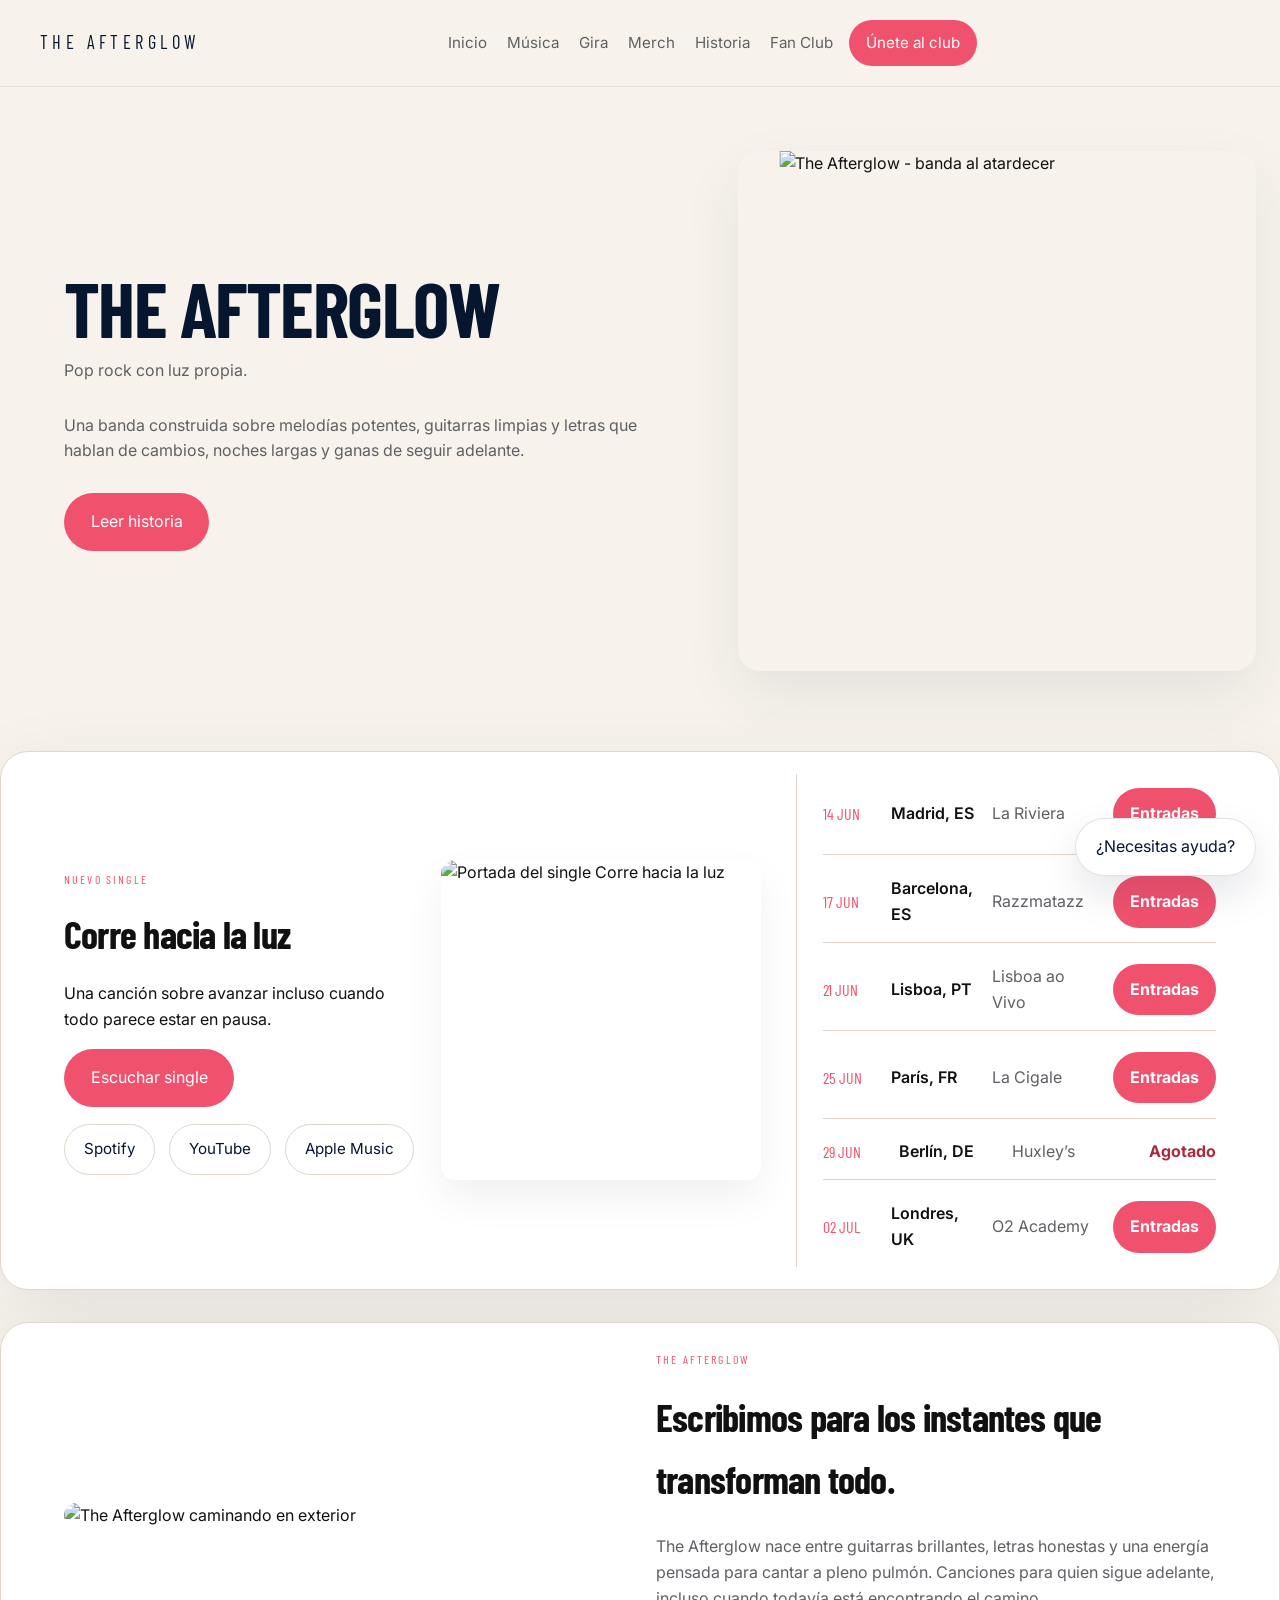
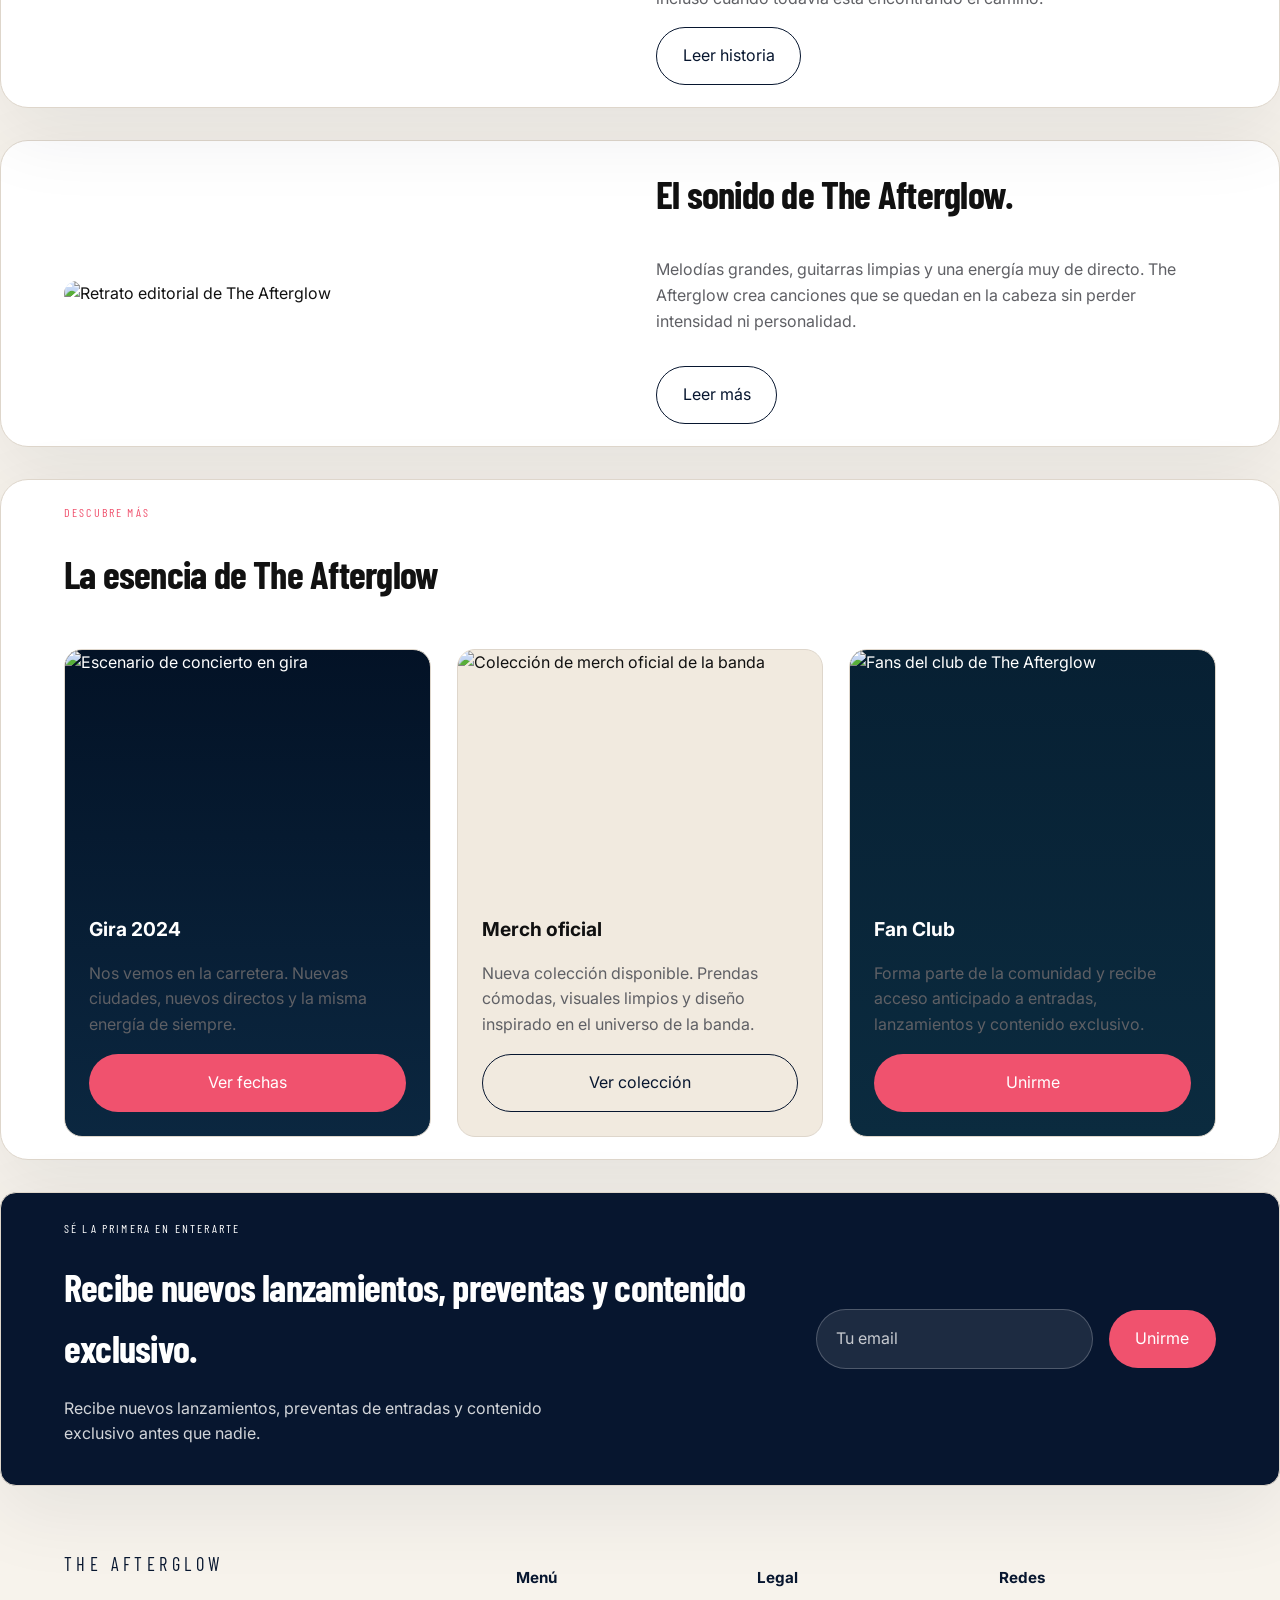
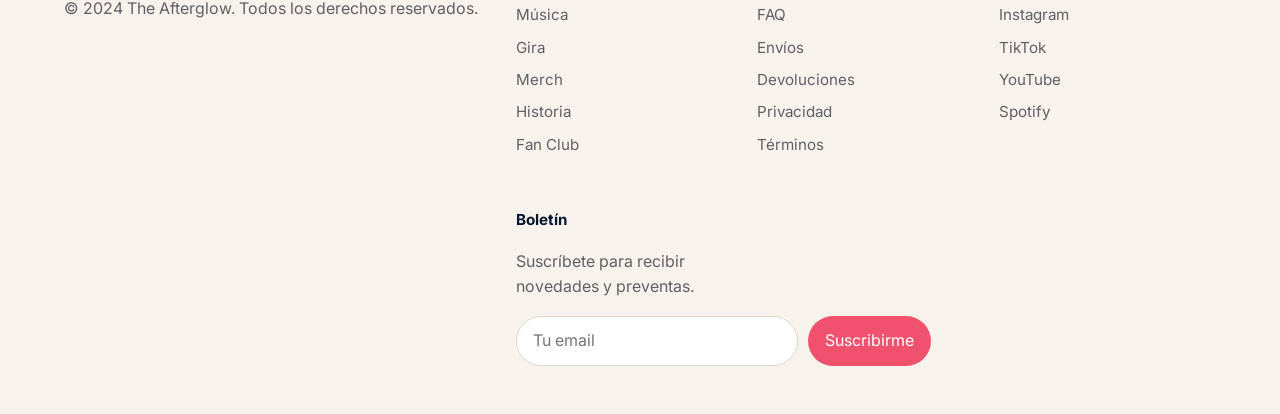
==== Código/index.html @ 667f1599 "Initial commit: landing page The Afterglow" ====
<!DOCTYPE html>
<html lang="es">
  <head>
    <meta charset="UTF-8" />
    <meta name="viewport" content="width=device-width, initial-scale=1.0" />
    <meta
      name="description"
      content="The Afterglow: landing page de pop rock alternativo con diseño editorial, energía emocional y un estilo luminoso para la banda." 
    />
    <meta name="theme-color" content="#F7F3EC" />
    <title>The Afterglow | Música pop rock alternativo</title>

    <!-- Google Fonts -->
    <link rel="preconnect" href="https://fonts.googleapis.com" />
    <link rel="preconnect" href="https://fonts.gstatic.com" crossorigin />
    <link
      href="https://fonts.googleapis.com/css2?family=Barlow+Condensed:wght@500;700&family=Inter:wght@400;500;600&display=swap"
      rel="stylesheet"
    />

    <link rel="stylesheet" href="styles.css" />
  </head>
  <body>
    <a class="skip-link" href="#main">Saltar al contenido</a>
    <header class="site-header">
      <div class="container header-inner">
        <div class="logo-wrap">
          <a href="#inicio" class="logo">THE AFTERGLOW</a>
        </div>
        <nav class="main-nav" role="navigation" aria-label="Menú principal">
          <a href="#inicio">Inicio</a>
          <a href="#musica">Música</a>
          <a href="#gira">Gira</a>
          <a href="#merch">Merch</a>
          <a href="#historia">Historia</a>
          <a href="#fanclub">Fan Club</a>
        </nav>
        <div class="cta-wrap">
          <a href="#fanclub" class="btn btn-primary">Únete al club</a>
        </div>
      </div>
    </header>

    <main id="main" role="main">
      <!-- Hero principal -->
      <section class="hero" id="inicio">
        <div class="container hero-grid">
          <div class="hero-copy">
            <h1>THE AFTERGLOW</h1>
            <p class="hero-sub">Pop rock con luz propia.</p>
            <p>
              Una banda construida sobre melodías potentes, guitarras limpias y letras
              que hablan de cambios, noches largas y ganas de seguir adelante.
            </p>
            <div class="hero-actions">
              <a href="#historia" class="btn btn-primary">Leer historia</a>
            </div>
          </div>
          <div class="hero-media">
            <div class="hero-image-wrap">
              <img src="../imágenes/imagen-hero.jpg" alt="The Afterglow - banda al atardecer" />
            </div>
          </div>
        </div>
      </section>

      <!-- Bloque: Último lanzamiento + Próximos conciertos (franja horizontal) -->
      <section class="release-tour section-card" id="musica">
        <div class="container release-tour-grid">
          <div class="release-block">
            <div class="release-left">
              <span class="label">Nuevo single</span>
              <h2>Corre hacia la luz</h2>
              <p>Una canción sobre avanzar incluso cuando todo parece estar en pausa.</p>
              <a href="#" class="btn btn-primary">Escuchar single</a>
              <div class="platforms small">
                <a href="#">Spotify</a>
                <a href="#">YouTube</a>
                <a href="#">Apple Music</a>
              </div>
            </div>
            <div class="release-cover">
              <img src="../imágenes/portada-single.png" alt="Portada del single Corre hacia la luz" />
            </div>
          </div>

          <div class="shows-block" id="gira">
            <div class="shows-header"><h3 class="sr-only">Próximos conciertos</h3></div>
            <div class="shows-list">
              <div class="shows-row"><div class="date">14 JUN</div><div class="city">Madrid, ES</div><div class="venue">La Riviera</div><a href="#" class="btn btn-primary ticket">Entradas</a></div>
              <div class="shows-row"><div class="date">17 JUN</div><div class="city">Barcelona, ES</div><div class="venue">Razzmatazz</div><a href="#" class="btn btn-primary ticket">Entradas</a></div>
              <div class="shows-row"><div class="date">21 JUN</div><div class="city">Lisboa, PT</div><div class="venue">Lisboa ao Vivo</div><a href="#" class="btn btn-primary ticket">Entradas</a></div>
              <div class="shows-row"><div class="date">25 JUN</div><div class="city">París, FR</div><div class="venue">La Cigale</div><a href="#" class="btn btn-primary ticket">Entradas</a></div>
              <div class="shows-row soldout"><div class="date">29 JUN</div><div class="city">Berlín, DE</div><div class="venue">Huxley’s</div><div class="ticket sold">Agotado</div></div>
              <div class="shows-row"><div class="date">02 JUL</div><div class="city">Londres, UK</div><div class="venue">O2 Academy</div><a href="#" class="btn btn-primary ticket">Entradas</a></div>
            </div>
          </div>
        </div>
      </section>

      <!-- Historia de la banda (doble columna con fondo decorativo) -->
      <section class="story section-card" id="historia">
        <div class="background-decor"></div>
        <div class="container story-grid">
          <div class="story-media">
            <img src="../imágenes/imagen-banda-exterior.jpg" alt="The Afterglow caminando en exterior" />
          </div>
          <div class="story-copy">
            <span class="label">The Afterglow</span>
            <h2>Escribimos para los instantes que transforman todo.</h2>
            <p>
              The Afterglow nace entre guitarras brillantes, letras honestas y una energía pensada para cantar a pleno pulmón. Canciones para quien sigue adelante, incluso cuando todavía está encontrando el camino.
            </p>
            <a href="#" class="btn btn-secondary">Leer historia</a>
          </div>
        </div>
      </section>

      <!-- Bloque de imagen editorial -->
      <section class="band-insight section-card">
        <div class="container band-grid">
          <div class="band-image">
            <img
              src="../imágenes/imagen-banda.jpg"
              alt="Retrato editorial de The Afterglow"
            />
          </div>
          <div class="band-copy">
            <h2>El sonido de The Afterglow.</h2>
            <p>
              Melodías grandes, guitarras limpias y una energía muy de directo.
              The Afterglow crea canciones que se quedan en la cabeza sin perder
              intensidad ni personalidad.
            </p>
            <a href="#historia" class="btn btn-primary btn-leer-mas-sonido">Leer más</a>
          </div>
        </div>
      </section>

      <!-- Tarjetas destacadas -->
      <section class="highlights section-card">
        <div class="container">
          <div class="section-heading">
            <span class="label">Descubre más</span>
            <h2>La esencia de The Afterglow</h2>
          </div>
          <div class="highlight-grid">
            <article class="highlight-card">
              <img
                src="../imágenes/imagen-concierto.png"
                alt="Escenario de concierto en gira"
              />
              <div class="highlight-copy">
                <h3>Gira 2024</h3>
                <p>
                  Nos vemos en la carretera. Nuevas ciudades, nuevos directos y
                  la misma energía de siempre.
                </p>
                <a href="#gira" class="btn btn-primary">Ver fechas</a>
              </div>
            </article>
            <article class="highlight-card" id="merch">
              <img
                src="../imágenes/imagen-merch.png"
                alt="Colección de merch oficial de la banda"
              />
              <div class="highlight-copy">
                <h3>Merch oficial</h3>
                <p>
                  Nueva colección disponible. Prendas cómodas, visuales limpios y
                  diseño inspirado en el universo de la banda.
                </p>
                <a href="#" class="btn btn-secondary">Ver colección</a>
              </div>
            </article>
            <article class="highlight-card" id="fanclub">
              <img
                src="../imágenes/imagen-fanclub.png"
                alt="Fans del club de The Afterglow"
              />
              <div class="highlight-copy">
                <h3>Fan Club</h3>
                <p>
                  Forma parte de la comunidad y recibe acceso anticipado a
                  entradas, lanzamientos y contenido exclusivo.
                </p>
                <a href="#fanclub" class="btn btn-secondary">Unirme</a>
              </div>
            </article>
          </div>
        </div>
      </section>

      <!-- Newsletter / Fan Club -->
      <section class="newsletter section-card">
        <div class="container newsletter-grid">
          <div>
            <span class="label label-light">Sé la primera en enterarte</span>
            <h2>Recibe nuevos lanzamientos, preventas y contenido exclusivo.</h2>
            <p>
              Recibe nuevos lanzamientos, preventas de entradas y contenido exclusivo
              antes que nadie.
            </p>
          </div>
          <form class="newsletter-form" action="#" method="post">
            <label class="sr-only" for="email">Tu email</label>
            <input
              type="email"
              id="email"
              name="email"
              placeholder="Tu email"
              required
            />
            <button type="submit" class="btn btn-primary">Unirme</button>
          </form>
        </div>
      </section>
    </main>

    <!-- Placeholder para asistente virtual -->
    <div class="assistant-placeholder">
      <button class="assistant-button" type="button">¿Necesitas ayuda?</button>
    </div>

    <footer class="site-footer">
      <div class="container footer-grid">
        <div>
          <a href="#inicio" class="logo logo-footer">THE AFTERGLOW</a>
          <p>© 2024 The Afterglow. Todos los derechos reservados.</p>
        </div>
        <div class="footer-links">
          <div>
            <h3>Menú</h3>
            <a href="#musica">Música</a>
            <a href="#gira">Gira</a>
            <a href="#merch">Merch</a>
            <a href="#historia">Historia</a>
            <a href="#fanclub">Fan Club</a>
          </div>
          <div>
            <h3>Legal</h3>
            <a href="#">FAQ</a>
            <a href="#">Envíos</a>
            <a href="#">Devoluciones</a>
            <a href="#">Privacidad</a>
            <a href="#">Términos</a>
          </div>
          <div>
            <h3>Redes</h3>
            <a href="#">Instagram</a>
            <a href="#">TikTok</a>
            <a href="#">YouTube</a>
            <a href="#">Spotify</a>
          </div>
          <div class="footer-newsletter">
            <h3>Boletín</h3>
            <p>Suscríbete para recibir novedades y preventas.</p>
            <form action="#" class="footer-news-form" aria-label="Suscripción newsletter">
              <label class="sr-only" for="footer-email">Tu email</label>
              <input id="footer-email" type="email" placeholder="Tu email" required />
              <button class="btn btn-primary">Suscribirme</button>
            </form>
          </div>
        </div>
      </div>
    </footer>
  </body>
</html>
---- Código/styles.css ----
:root {
  /* Colores principales */
  --bg: #f7f3ec;
  --surface: #ffffff;
  --surface-soft: #f1eadf;
  --text: #111111;
  --text-muted: #5f6065;
  --night: #07162f;
  --accent: #f0526e;
  --accent-soft: #f7b6b2;
  --border: #ded6cb;
  --shadow: 0 24px 80px rgba(7, 22, 47, 0.08);
  --radius: 28px;
  --radius-sm: 18px;
  --max-width: 1200px;
  --space: 1.5rem;
}

* {
  box-sizing: border-box;
}

html {
  scroll-behavior: smooth;
}

/* Skip link: visible sólo cuando está enfocado */
.skip-link {
  position: absolute;
  left: -9999px;
  top: auto;
  width: 1px;
  height: 1px;
  overflow: hidden;
}
.skip-link:focus {
  position: fixed;
  left: 1rem;
  top: 1rem;
  background: var(--surface);
  color: var(--night);
  padding: 0.6rem 1rem;
  border-radius: 8px;
  box-shadow: 0 8px 24px rgba(7,22,47,0.12);
  z-index: 60;
}

body {
  margin: 0;
  font-family: 'Inter', sans-serif;
  background: var(--bg);
  color: var(--text);
  line-height: 1.6;
}

img {
  max-width: 100%;
  display: block;
}

a {
  color: inherit;
  text-decoration: none;
}

button,
input {
  font: inherit;
}

/* Focus-visible accesible */
:focus {
  outline: none;
}
:focus-visible {
  outline: 3px solid rgba(7,22,47,0.06);
  box-shadow: 0 0 0 6px rgba(7,22,47,0.06);
  border-radius: 8px;
}

@media (prefers-reduced-motion: reduce) {
  * { transition: none !important; animation: none !important; }
}

.container {
  width: min(100%, var(--max-width));
  margin: 0 auto;
  padding: 0 1.5rem;
}

.site-header {
  position: sticky;
  top: 0;
  z-index: 10;
  background: rgba(247, 243, 236, 0.96);
  backdrop-filter: blur(14px);
  border-bottom: 1px solid rgba(222, 214, 203, 0.6);
}

.header-inner {
  display: grid;
  grid-template-columns: 1fr auto 1fr;
  align-items: center;
  gap: 1rem;
  padding: 1.25rem 0;
}

.logo,
.logo-footer {
  font-family: 'Barlow Condensed', sans-serif;
  font-size: 1.15rem;
  letter-spacing: 0.24em;
  text-transform: uppercase;
  color: var(--night);
}

.main-nav {
  display: flex;
  gap: 1.25rem;
  align-items: center;
  justify-self: center;
  font-size: 0.95rem;
  color: var(--text-muted);
}

.main-nav a:hover,
.footer-links a:hover,
.tour-link:hover,
.platforms a:hover {
  color: var(--night);
}

.btn {
  display: inline-flex;
  align-items: center;
  justify-content: center;
  gap: 0.5rem;
  padding: 0.95rem 1.6rem;
  border-radius: 999px;
  border: 1px solid transparent;
  transition: transform 0.25s ease, box-shadow 0.25s ease, background-color 0.25s ease,
    color 0.25s ease, border-color 0.25s ease;
}

.btn-primary {
  background: var(--accent);
  color: #fff;
}

.btn-primary:hover {
  transform: translateY(-1px);
  box-shadow: 0 18px 40px rgba(240, 82, 110, 0.18);
}

.btn-secondary {
  background: transparent;
  color: var(--night);
  border-color: var(--night);
}

.btn-secondary:hover {
  background: rgba(7, 22, 47, 0.06);
}
.section-card {
  background: var(--surface);
  border: 1px solid var(--border);
  border-radius: var(--radius);
  box-shadow: var(--shadow);
  margin: 2rem 0;
  overflow: hidden;
}

.section-heading {
  display: flex;
  flex-direction: column;
  gap: 0.6rem;
  margin-bottom: 1.75rem;
}

.label {
  display: inline-block;
  font-family: 'Barlow Condensed', sans-serif;
  letter-spacing: 0.18em;
  text-transform: uppercase;
  font-size: 0.78rem;
  color: var(--accent);
}

.label-light {
  color: #fff;
}

.hero {
  padding: 4rem 0 3rem;
}

.hero-grid {
  display: grid;
  grid-template-columns: 55% 45%;
  gap: 2.5rem;
  align-items: center;
  min-height: 520px;
}

.hero-copy h1,
.section-card h2,
.band-copy h2 {
  font-family: 'Barlow Condensed', sans-serif;
  letter-spacing: -0.02em;
  margin: 0;
}

.hero-copy h1 {
  font-size: clamp(3.4rem, 6vw, 6rem);
  line-height: 0.92;
  margin-bottom: 1rem;
  color: var(--night);
}

.hero-sub {
  color: var(--text-muted);
  font-size: clamp(1.15rem, 2vw, 1.45rem);
  margin-bottom: 1.2rem;
  max-width: 34rem;
}

.hero-copy p {
  max-width: 36rem;
  color: var(--text-muted);
  font-size: 1rem;
  margin-bottom: 1.8rem;
}

.hero-actions {
  display: flex;
  flex-wrap: wrap;
  gap: 1rem;
}

.hero-media {
  display: flex;
  align-items: center;
  justify-content: flex-end;
}

.hero-image-wrap {
  width: 100%;
  height: 100%;
  min-height: 520px;
  border-radius: calc(var(--radius) - 6px);
  overflow: hidden;
  box-shadow: 0 24px 60px rgba(7,22,47,0.08);
}

.hero-image-wrap img {
  width: 110%;
  height: 100%;
  object-fit: cover;
  transform: translateX(8%);
}

.release-grid,
.story-grid,
.band-grid,
.newsletter-grid {
  display: grid;
  gap: 2rem;
}

.release-tour-grid {
  display: grid;
  grid-template-columns: 1fr 420px;
  gap: 2.2rem;
  align-items: stretch;
}

.release-block {
  display: grid;
  grid-template-columns: 1fr 320px;
  gap: 1.6rem;
  align-items: center;
}

.release-cover img {
  width: 100%;
  height: 320px;
  object-fit: cover;
  border-radius: 14px;
  box-shadow: 0 18px 40px rgba(7,22,47,0.06);
}

.release-media img,
.story-media img,
.band-image img {
  width: 100%;
  height: 100%;
  object-fit: cover;
  border-radius: var(--radius);
}

.release-copy h2,
.section-card h2 {
  font-size: clamp(2rem, 3vw, 3rem);
  margin: 0.75rem 0 1rem;
}

.release-copy p,
.story-copy p,
.band-copy p,
.tour-item p,
.newsletter p {
  color: var(--text-muted);
}

.platforms {
  display: flex;
  flex-wrap: wrap;
  gap: 0.85rem;
  margin-top: 1.1rem;
}

.platforms a {
  padding: 0.75rem 1.2rem;
  border: 1px solid var(--border);
  border-radius: 999px;
  color: var(--night);
  font-size: 0.95rem;
}

.shows-block {
  border-left: 1px solid var(--border);
  padding-left: 1.6rem;
}

.shows-list {
  display: grid;
  gap: 0.4rem;
}

.shows-row {
  display: grid;
  grid-template-columns: 1fr 1.6fr 2fr 1fr;
  gap: 1rem;
  align-items: center;
  padding: 0.9rem 0;
  border-bottom: 1px solid var(--border);
}

.shows-row:last-child { border-bottom: none; }

.shows-row .date {
  font-family: 'Barlow Condensed', sans-serif;
  color: var(--accent);
  text-transform: uppercase;
}

.shows-row .city { font-weight: 600; }
.shows-row .venue { color: var(--text-muted); }
.shows-row .ticket {
  display: inline-flex;
  align-items: center;
  justify-content: center;
  padding: 0.75rem 1rem;
  border-radius: 999px;
  background: var(--accent);
  color: #fff;
  font-weight: 700;
  transition: transform 0.2s ease, box-shadow 0.2s ease;
}
.shows-row .ticket:hover {
  transform: translateY(-1px);
  box-shadow: 0 12px 26px rgba(240, 82, 110, 0.2);
}
.shows-row.soldout .ticket.sold { color: #ac2b3b; font-weight:700; background: transparent; padding: 0; text-decoration: none; }

.tour-item:last-child {
  border-bottom: none;
}

.tour-date {
  font-family: 'Barlow Condensed', sans-serif;
  font-size: 1rem;
  letter-spacing: 0.18em;
  text-transform: uppercase;
  color: var(--accent);
}

.tour-city {
  font-weight: 600;
}

.tour-venue {
  color: var(--text-muted);
}

.tour-link,
.tour-soldout {
  font-weight: 600;
}

.tour-link {
  color: var(--night);
}

.tour-item-soldout .tour-soldout {
  color: #ac2b3b;
}

.story {
  position: relative;
  padding: 3rem 0;
  overflow: hidden;
}

.background-decor {
  position: absolute;
  right: -6%;
  top: 6%;
  width: 520px;
  height: 520px;
  background-image: url('../imágenes/fondo-decorativo.png');
  background-size: cover;
  background-position: center;
  opacity: 0.14;
  border-radius: 50%;
  transform: rotate(6deg);
  pointer-events: none;
}

.story-grid {
  position: relative;
  grid-template-columns: 1fr 1fr;
  align-items: center;
}

.story-copy {
  max-width: 36rem;
}

.story-copy h2 {
  font-size: clamp(2.2rem, 3vw, 3rem);
  margin: 1rem 0 1.5rem;
}

.band-insight {
  padding: 2.5rem 0;
}

.band-grid {
  grid-template-columns: 1fr 1fr;
  gap: 2rem;
  align-items: center;
}

.band-copy {
  display: flex;
  flex-direction: column;
  justify-content: center;
  gap: 1rem;
}

.band-copy h2 {
  font-size: clamp(2.1rem, 3vw, 2.8rem);
  margin: 0;
}

.eyebrow {
  text-transform: uppercase;
  letter-spacing: 0.18em;
  font-family: 'Barlow Condensed', sans-serif;
  color: var(--accent);
  font-size: 0.82rem;
}

.highlights {
  padding: 2.5rem 0;
}

.highlight-grid {
  display: grid;
  grid-template-columns: repeat(3, minmax(0, 1fr));
  gap: 1.6rem;
}

.highlight-card {
  background: var(--surface-soft);
  border: 1px solid var(--border);
  border-radius: var(--radius-sm);
  overflow: hidden;
  display: flex;
  flex-direction: column;
  min-height: 100%;
}

.highlight-card img {
  width: 100%;
  height: 240px;
  object-fit: cover;
}

.highlight-card:first-child { background: linear-gradient(180deg, #031226 0%, #0b2740 100%); color: #fff; }
.highlight-card:first-child .highlight-copy a.btn-secondary { background: transparent; border-color: rgba(255,255,255,0.12); color: #fff; }
.highlight-card:nth-child(3) { background: linear-gradient(180deg,#072033 0%, #0b2b3f 100%); color: #fff; }
.highlight-card:nth-child(3) .highlight-copy { display:flex; flex-direction:column; justify-content:center; }
.highlight-card:nth-child(3) .highlight-copy a.btn-secondary { background: var(--accent); color:#fff; border-color: transparent; }

.highlight-copy {
  padding: 1.5rem;
  display: flex;
  flex-direction: column;
  gap: 1rem;
}

.highlight-copy h3 {
  margin: 0;
  font-size: 1.2rem;
}

.highlight-copy p {
  flex: 1;
  margin: 0;
  color: var(--text-muted);
}

.newsletter {
  background: var(--night);
  color: #fff;
  padding: 2.5rem 0;
  border-radius: 16px;
}

.newsletter-grid {
  grid-template-columns: 1fr 400px;
  align-items: center;
  gap: 2rem;
}

.newsletter h2 {
  font-size: clamp(2rem, 3vw, 2.8rem);
  margin: 1rem 0 1rem;
}

.newsletter p {
  color: rgba(255, 255, 255, 0.82);
  max-width: 34rem;
}

.newsletter-form {
  display: grid;
  grid-template-columns: minmax(0, 1fr) auto;
  gap: 1rem;
  align-items: center;
}

.newsletter-form input {
  width: 100%;
  padding: 1rem 1.2rem;
  border-radius: 999px;
  border: 1px solid rgba(255, 255, 255, 0.22);
  background: rgba(255, 255, 255, 0.09);
  color: #fff;
}

.newsletter-form input::placeholder {
  color: rgba(255, 255, 255, 0.75);
}

.newsletter-form button {
  width: 100%;
}

.assistant-placeholder {
  position: fixed;
  right: 1.5rem;
  bottom: 1.5rem;
  z-index: 20;
}

.assistant-button {
  background: var(--surface);
  color: var(--night);
  padding: 0.95rem 1.25rem;
  border-radius: 999px;
  border: 1px solid rgba(7, 22, 47, 0.12);
  box-shadow: 0 18px 40px rgba(7, 22, 47, 0.1);
  cursor: pointer;
}

.assistant-button:hover {
  transform: translateY(-1px);
}

.assistant-panel {
  display: none;
}

.site-footer {
  padding: 2rem 0 3rem;
  color: var(--text-muted);
}

.footer-grid {
  display: grid;
  grid-template-columns: 1.2fr 2fr;
  gap: 2rem;
}

.footer-links {
  display: grid;
  grid-template-columns: repeat(3, minmax(0, 1fr));
  gap: 1.5rem;
}

.footer-links h3 {
  margin-bottom: 0.85rem;
  font-size: 0.95rem;
  color: var(--night);
}

.footer-links a {
  display: block;
  margin-bottom: 0.65rem;
  font-size: 0.95rem;
  color: var(--text-muted);
}

/* Footer newsletter */
.footer-newsletter { padding-top: 0.25rem; }
.footer-news-form { display: grid; grid-template-columns: 1fr auto; gap: 0.6rem; margin-top: 0.6rem; }
.footer-news-form input { padding: 0.7rem 1rem; border-radius: 999px; border: 1px solid var(--border); }
.footer-news-form button { padding: 0.7rem 1rem; border-radius: 999px; }

/* Small polish */
.label { font-size: 0.75rem; }
.section-card { padding: 1.4rem; }
.hero-copy { max-width: 48rem; }
.hero-copy h1 { margin-top: 0.1rem; }
.platforms a { transition: transform 0.14s ease, box-shadow 0.14s ease; }
.platforms a:hover { transform: translateY(-3px); box-shadow: 0 10px 30px rgba(7,22,47,0.06); }

/* Footer links spacing and hover */
.footer-links a { display:block; margin-bottom: 0.5rem; color: var(--text-muted); transition: color 0.18s ease; }
.footer-links a:hover { color: var(--night); }

/* Ensure header CTA smaller on desktop */
.cta-wrap .btn { padding: 0.6rem 1rem; font-size: 0.95rem; }

/* Specific button style for the editorial "Leer más" button */
.btn-leer-mas-sonido {
  display: inline-flex;
  align-items: center;
  justify-content: center;
  width: fit-content;
  min-width: 0;
  padding: 0.95rem 1.6rem;
  border-radius: 999px;
  background: transparent;
  color: var(--night);
  border: 1px solid var(--night);
  box-shadow: none;
}

.btn-leer-mas-sonido:hover {
  background: rgba(7, 22, 47, 0.06);
  transform: translateY(-1px);
  box-shadow: none;
}

.sr-only {
  position: absolute;
  width: 1px;
  height: 1px;
  padding: 0;
  margin: -1px;
  overflow: hidden;
  clip: rect(0, 0, 0, 0);
  white-space: nowrap;
  border: 0;
}

@media (max-width: 1024px) {
  .release-grid,
  .story-grid,
  .band-grid,
  .newsletter-grid {
    grid-template-columns: 1fr;
  }

  .hero-grid {
    grid-template-columns: 1fr;
  }

  .hero-media img {
    min-height: 300px;
  }

  .release-media img,
  .story-media img {
    min-height: 320px;
  }

  .highlight-grid {
    grid-template-columns: 1fr 1fr;
  }
}

@media (max-width: 768px) {
  .header-inner {
    flex-direction: column;
    align-items: stretch;
  }

  .main-nav {
    justify-content: center;
    gap: 0.85rem;
    font-size: 0.9rem;
  }

  .btn {
    width: 100%;
  }

  .hero-copy p,
  .release-copy p,
  .band-copy p,
  .newsletter p {
    font-size: 0.98rem;
  }

  .tour-item {
    grid-template-columns: 1fr;
    padding: 1rem;
  }

  .tour-item + .tour-item {
    border-top: 1px solid var(--border);
  }

  .highlight-grid {
    grid-template-columns: 1fr;
  }

  .newsletter-form {
    grid-template-columns: 1fr;
  }

  .site-footer {
    padding-top: 1.5rem;
  }

  .footer-grid {
    grid-template-columns: 1fr;
  }
}

@media (max-width: 480px) {
  .container {
    padding: 0 1rem;
  }

  .hero-copy h1 {
    font-size: 2.6rem;
  }

  .release-copy h2,
  .story-copy h2,
  .band-copy h2,
  .newsletter h2 {
    font-size: 2rem;
  }

  .header-inner {
    padding: 1rem 0;
  }

  .main-nav {
    gap: 0.7rem;
    flex-wrap: wrap;
  }

  .tour-item {
    gap: 0.5rem;
  }
}
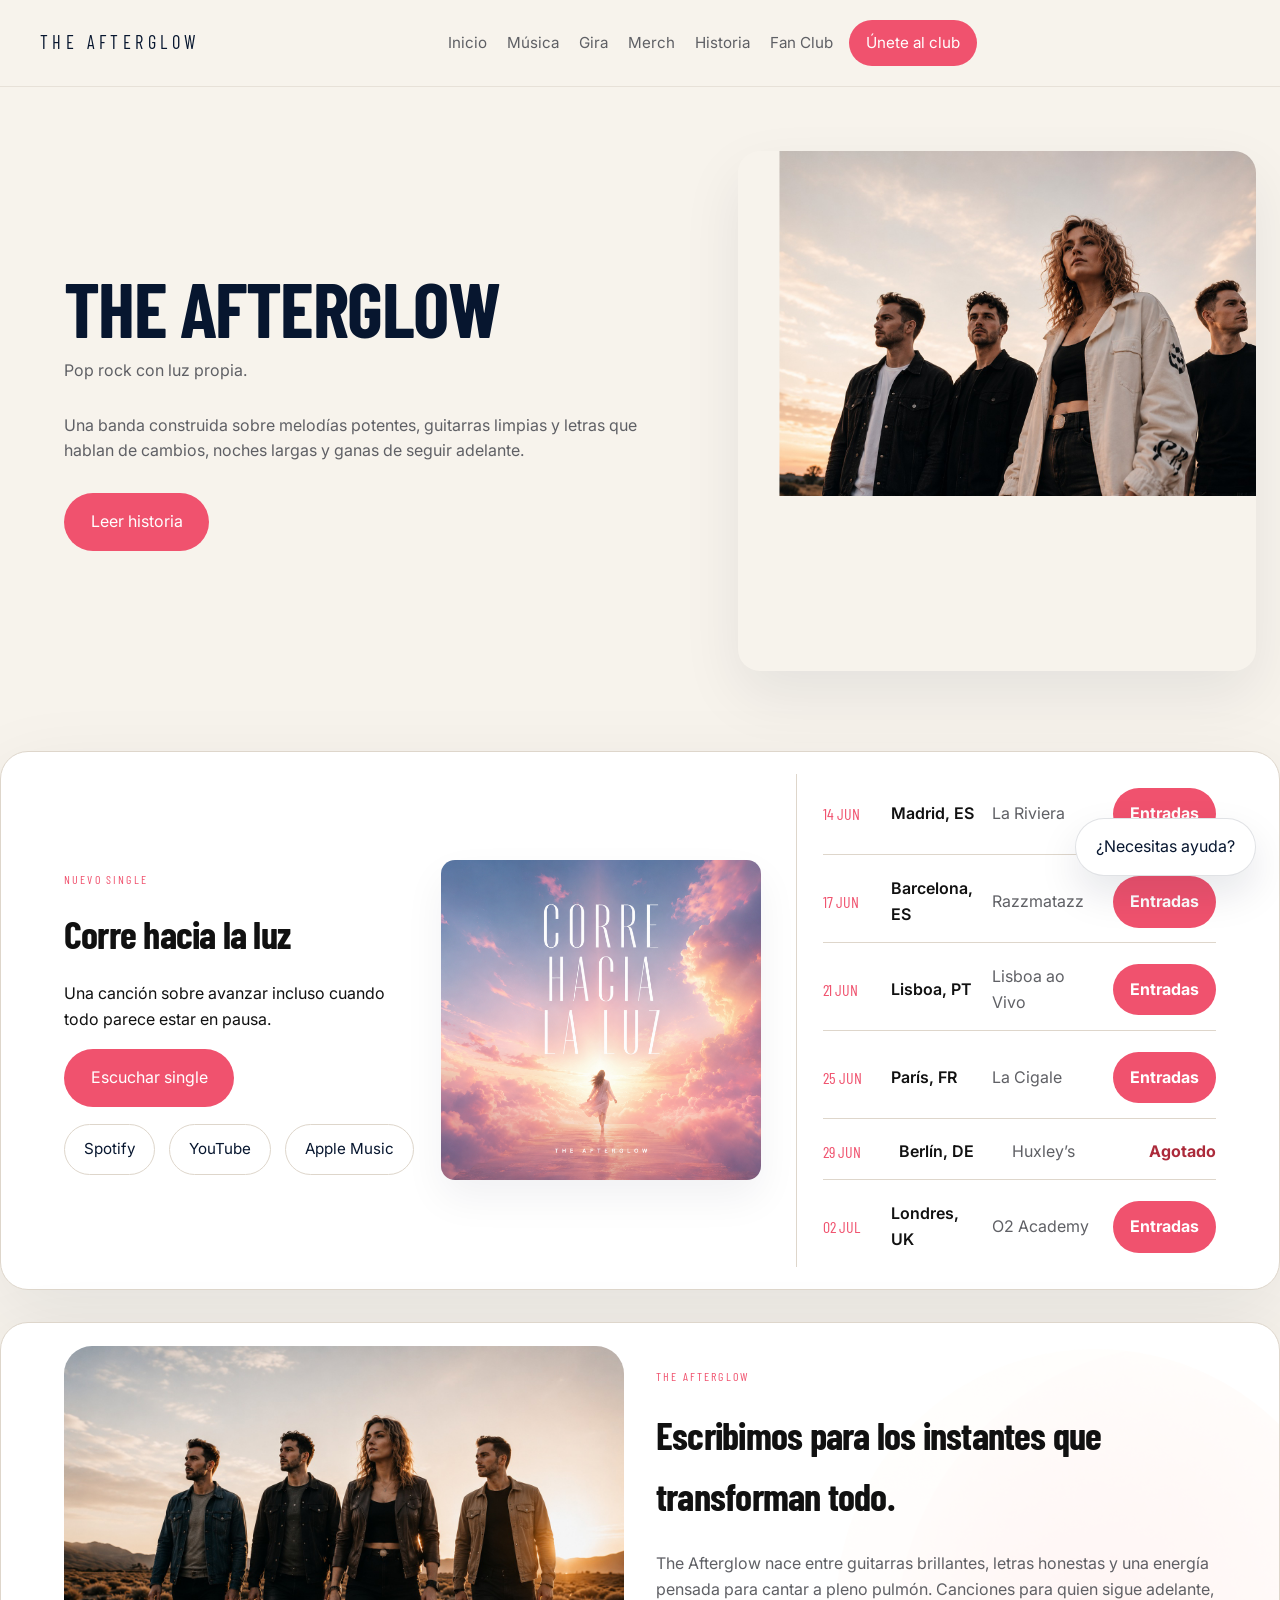
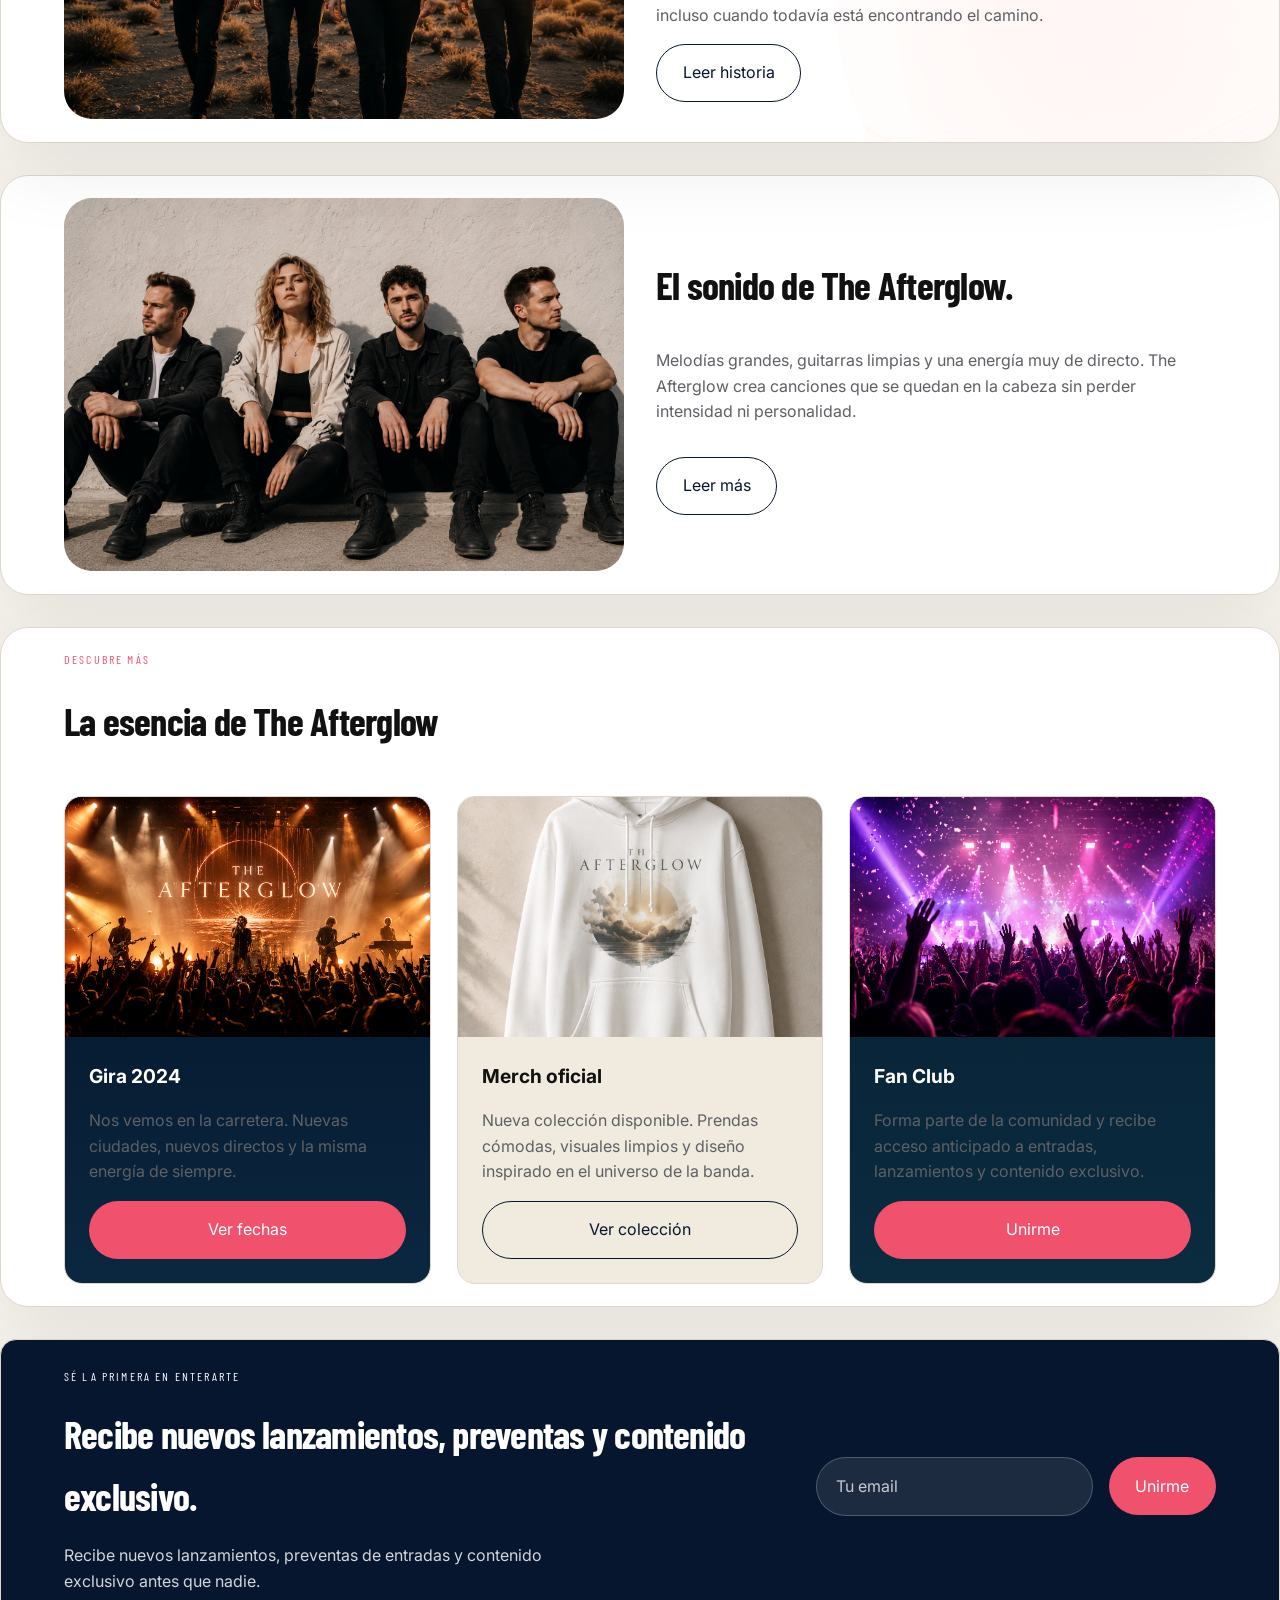
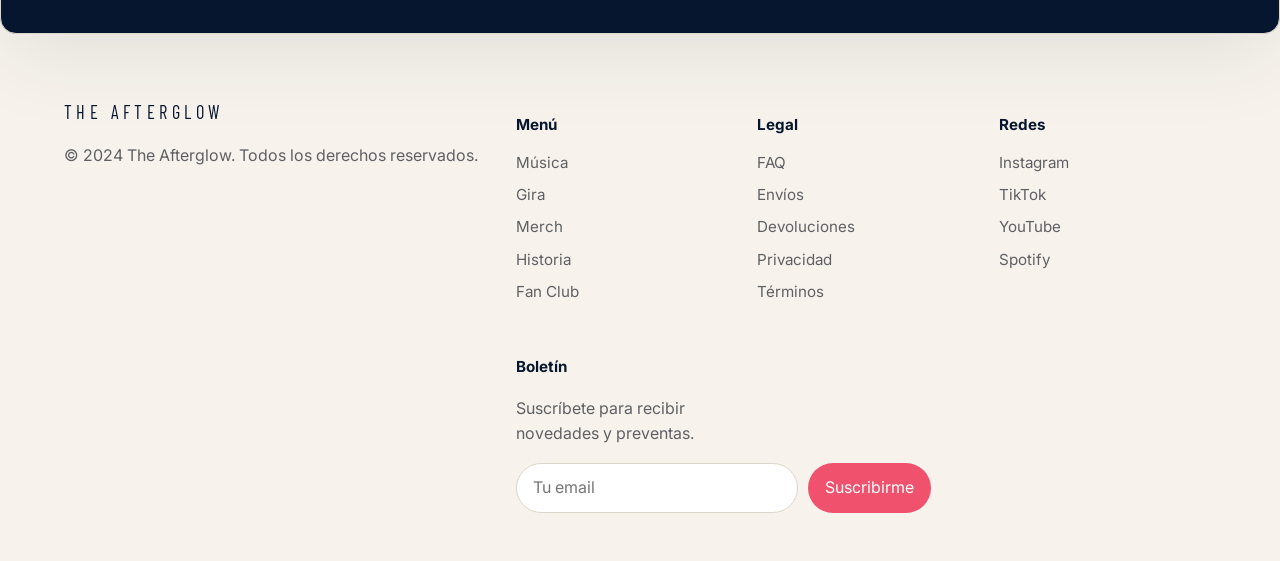
==== commit 27c79def: "Fix image path case for Vercel deployment" ====
--- a/Código/index.html
+++ b/Código/index.html
@@ -58,7 +58,7 @@
           </div>
           <div class="hero-media">
             <div class="hero-image-wrap">
-              <img src="../imágenes/imagen-hero.jpg" alt="The Afterglow - banda al atardecer" />
+              <img src="../Imágenes/imagen-hero.jpg" alt="The Afterglow - banda al atardecer" />
             </div>
           </div>
         </div>
@@ -80,7 +80,7 @@
               </div>
             </div>
             <div class="release-cover">
-              <img src="../imágenes/portada-single.png" alt="Portada del single Corre hacia la luz" />
+              <img src="../Imágenes/portada-single.png" alt="Portada del single Corre hacia la luz" />
             </div>
           </div>
 
@@ -103,7 +103,7 @@
         <div class="background-decor"></div>
         <div class="container story-grid">
           <div class="story-media">
-            <img src="../imágenes/imagen-banda-exterior.jpg" alt="The Afterglow caminando en exterior" />
+            <img src="../Imágenes/imagen-banda-exterior.jpg" alt="The Afterglow caminando en exterior" />
           </div>
           <div class="story-copy">
             <span class="label">The Afterglow</span>
@@ -121,7 +121,7 @@
         <div class="container band-grid">
           <div class="band-image">
             <img
-              src="../imágenes/imagen-banda.jpg"
+              src="../Imágenes/imagen-banda.jpg"
               alt="Retrato editorial de The Afterglow"
             />
           </div>
@@ -147,7 +147,7 @@
           <div class="highlight-grid">
             <article class="highlight-card">
               <img
-                src="../imágenes/imagen-concierto.png"
+                src="../Imágenes/imagen-concierto.png"
                 alt="Escenario de concierto en gira"
               />
               <div class="highlight-copy">
@@ -161,7 +161,7 @@
             </article>
             <article class="highlight-card" id="merch">
               <img
-                src="../imágenes/imagen-merch.png"
+                src="../Imágenes/imagen-merch.png"
                 alt="Colección de merch oficial de la banda"
               />
               <div class="highlight-copy">
@@ -175,7 +175,7 @@
             </article>
             <article class="highlight-card" id="fanclub">
               <img
-                src="../imágenes/imagen-fanclub.png"
+                src="../Imágenes/imagen-fanclub.png"
                 alt="Fans del club de The Afterglow"
               />
               <div class="highlight-copy">
--- a/Código/styles.css
+++ b/Código/styles.css
@@ -418,7 +418,7 @@
   top: 6%;
   width: 520px;
   height: 520px;
-  background-image: url('../imágenes/fondo-decorativo.png');
+  background-image: url('../Imágenes/fondo-decorativo.png');
   background-size: cover;
   background-position: center;
   opacity: 0.14;
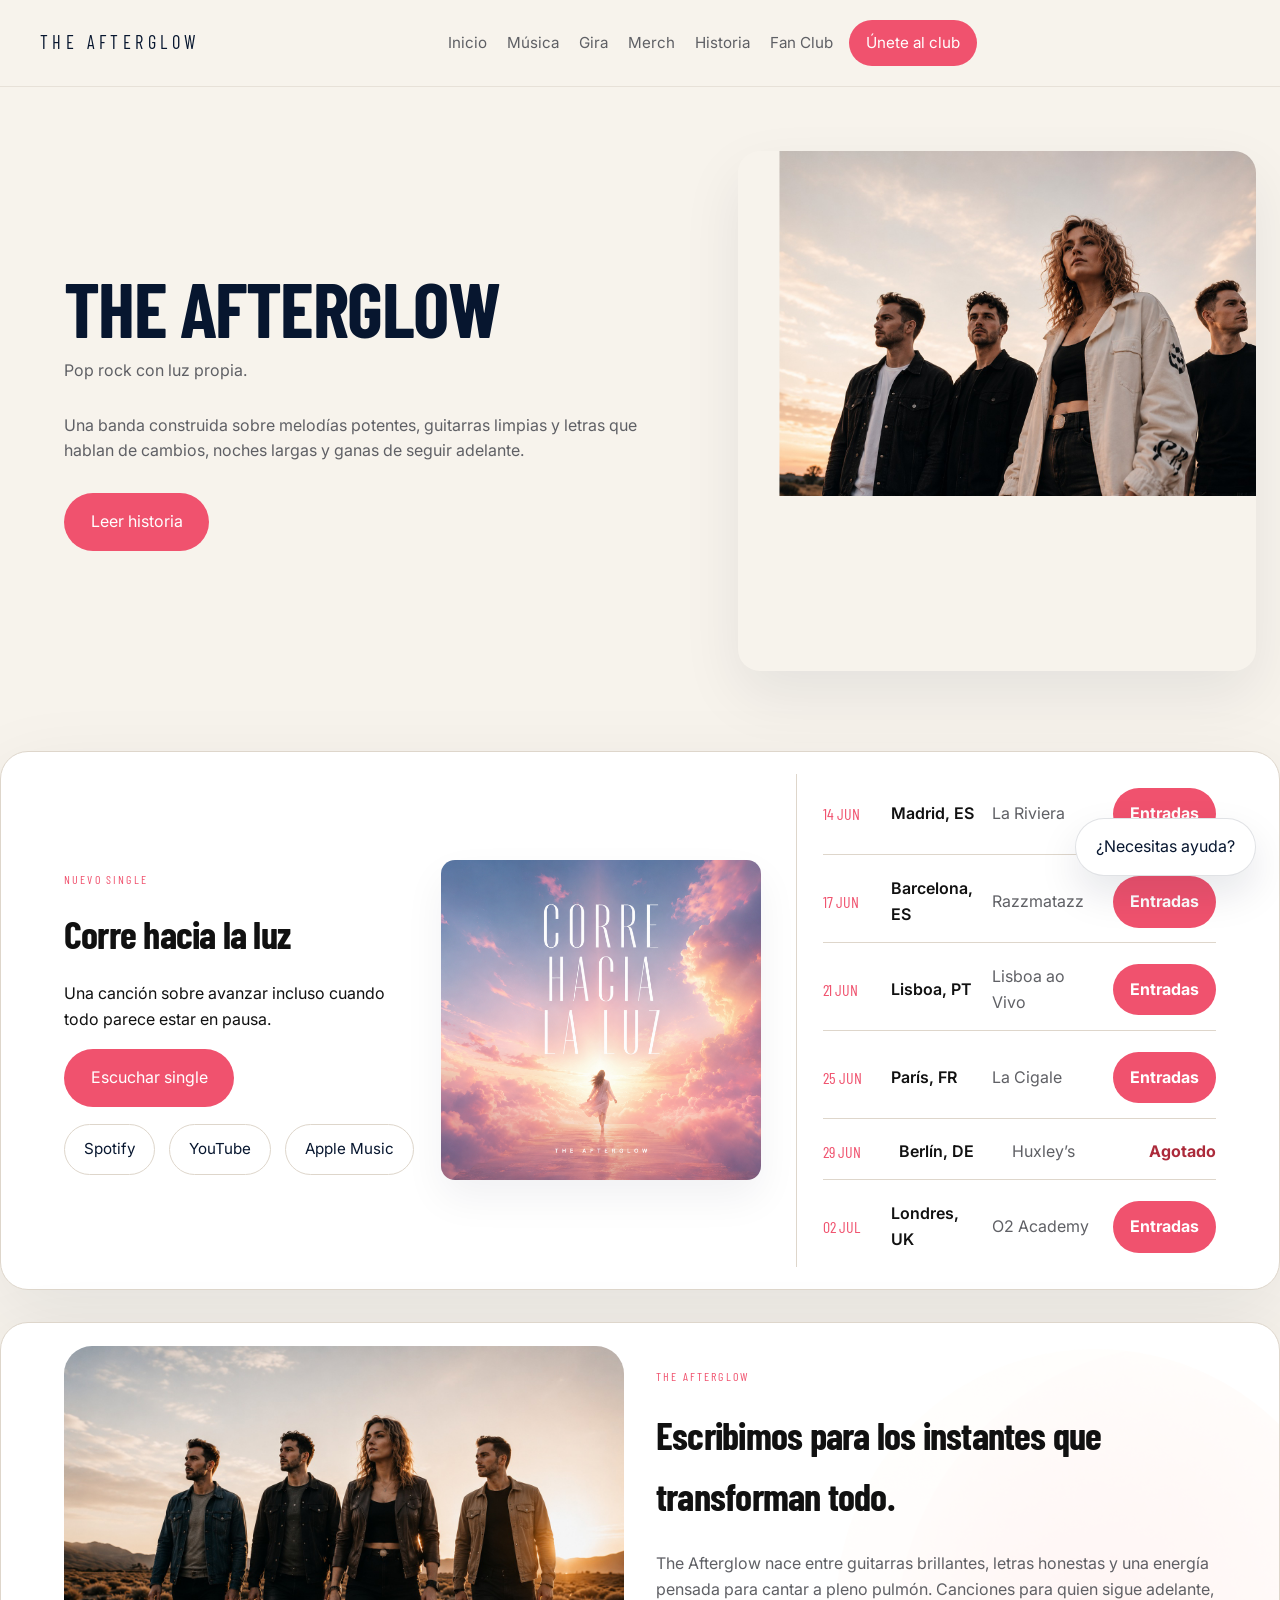
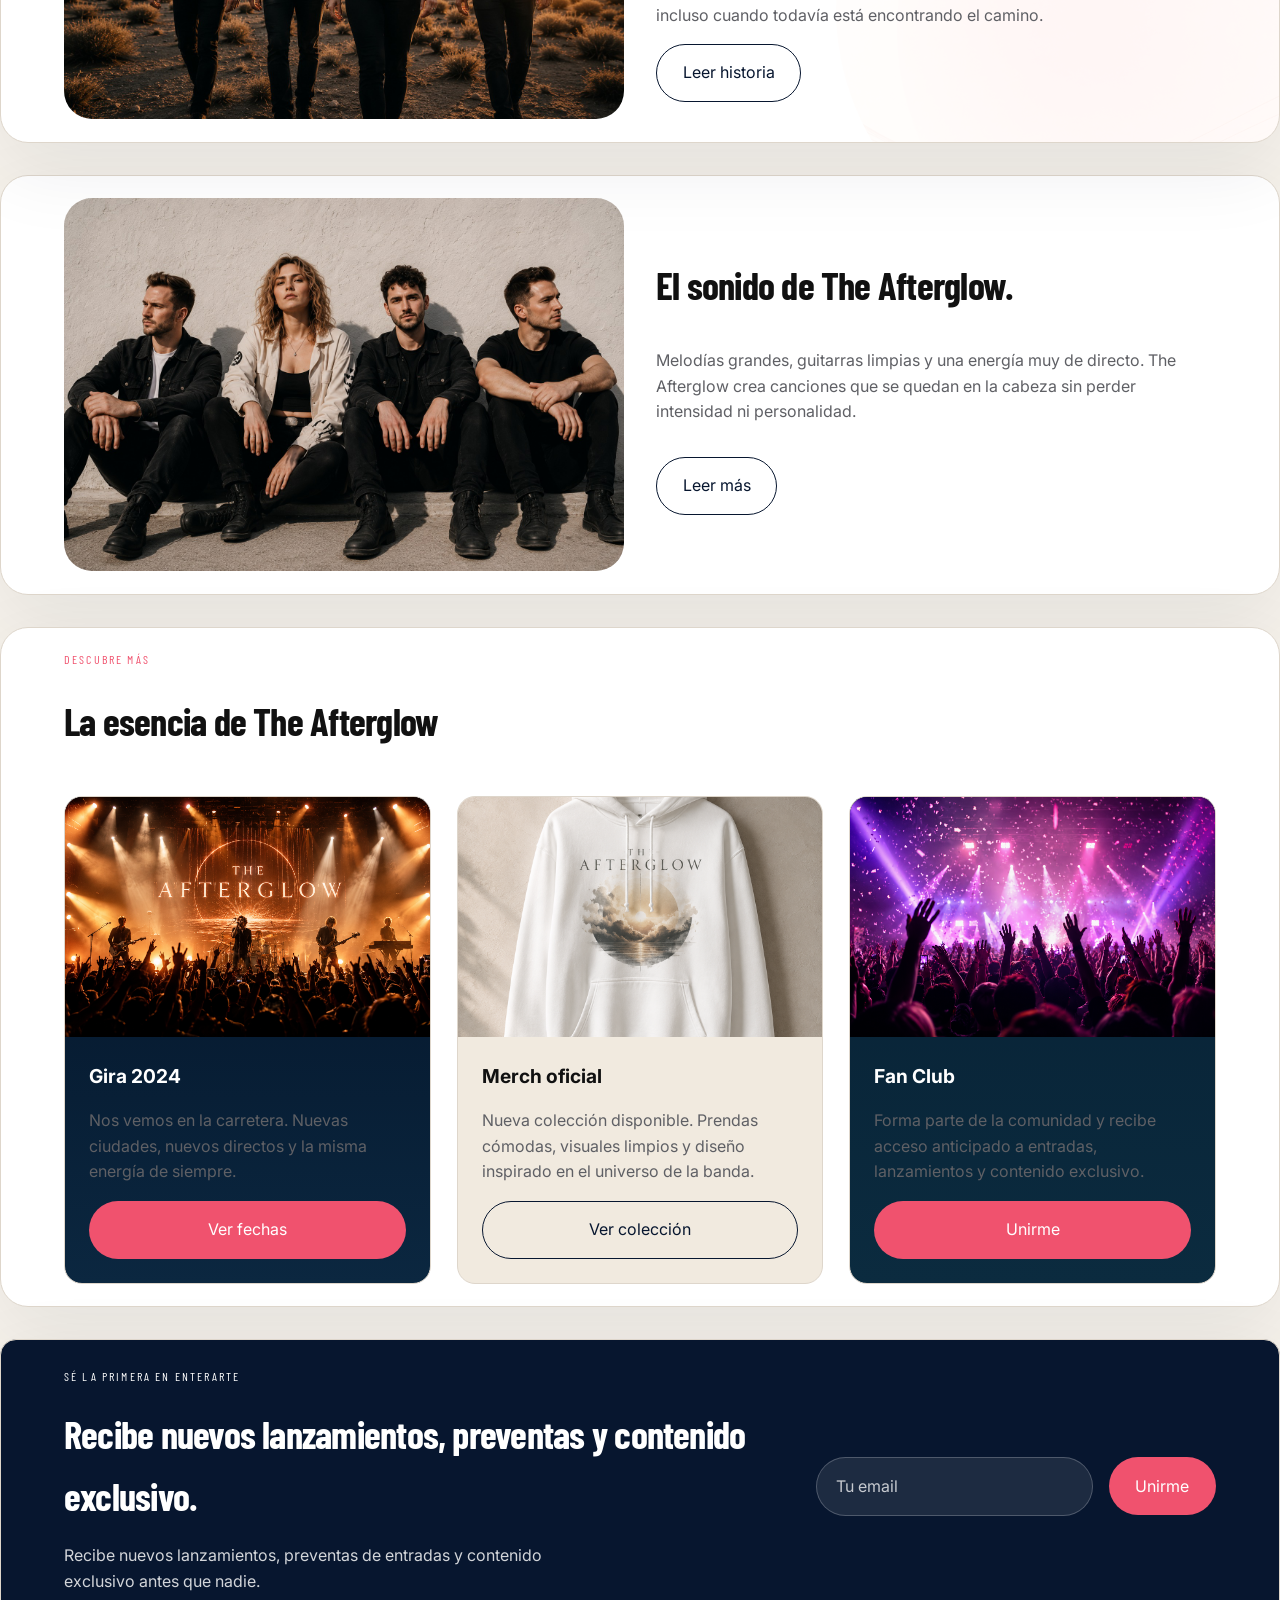
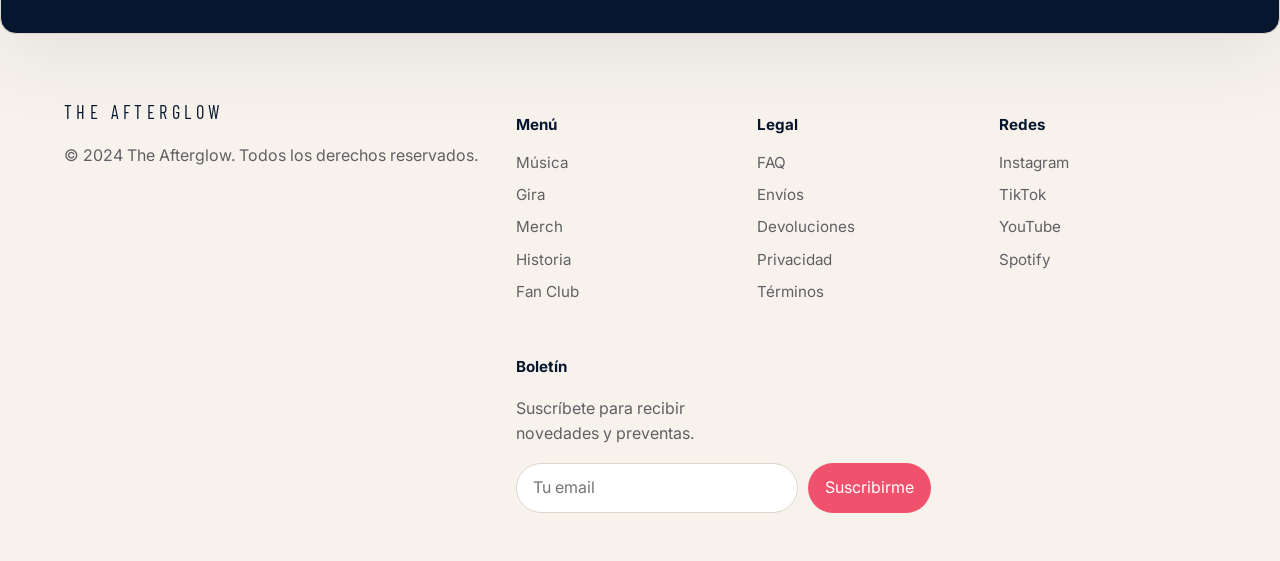
==== commit 5d9ff34e: "Add Tidio chat script" ====
--- a/Código/index.html
+++ b/Código/index.html
@@ -264,5 +264,6 @@
         </div>
       </div>
     </footer>
+    <script src="//code.tidio.co/oiwtvneo8vc1yyvnttgnow4zrjst5eie.js" async></script>
   </body>
 </html>
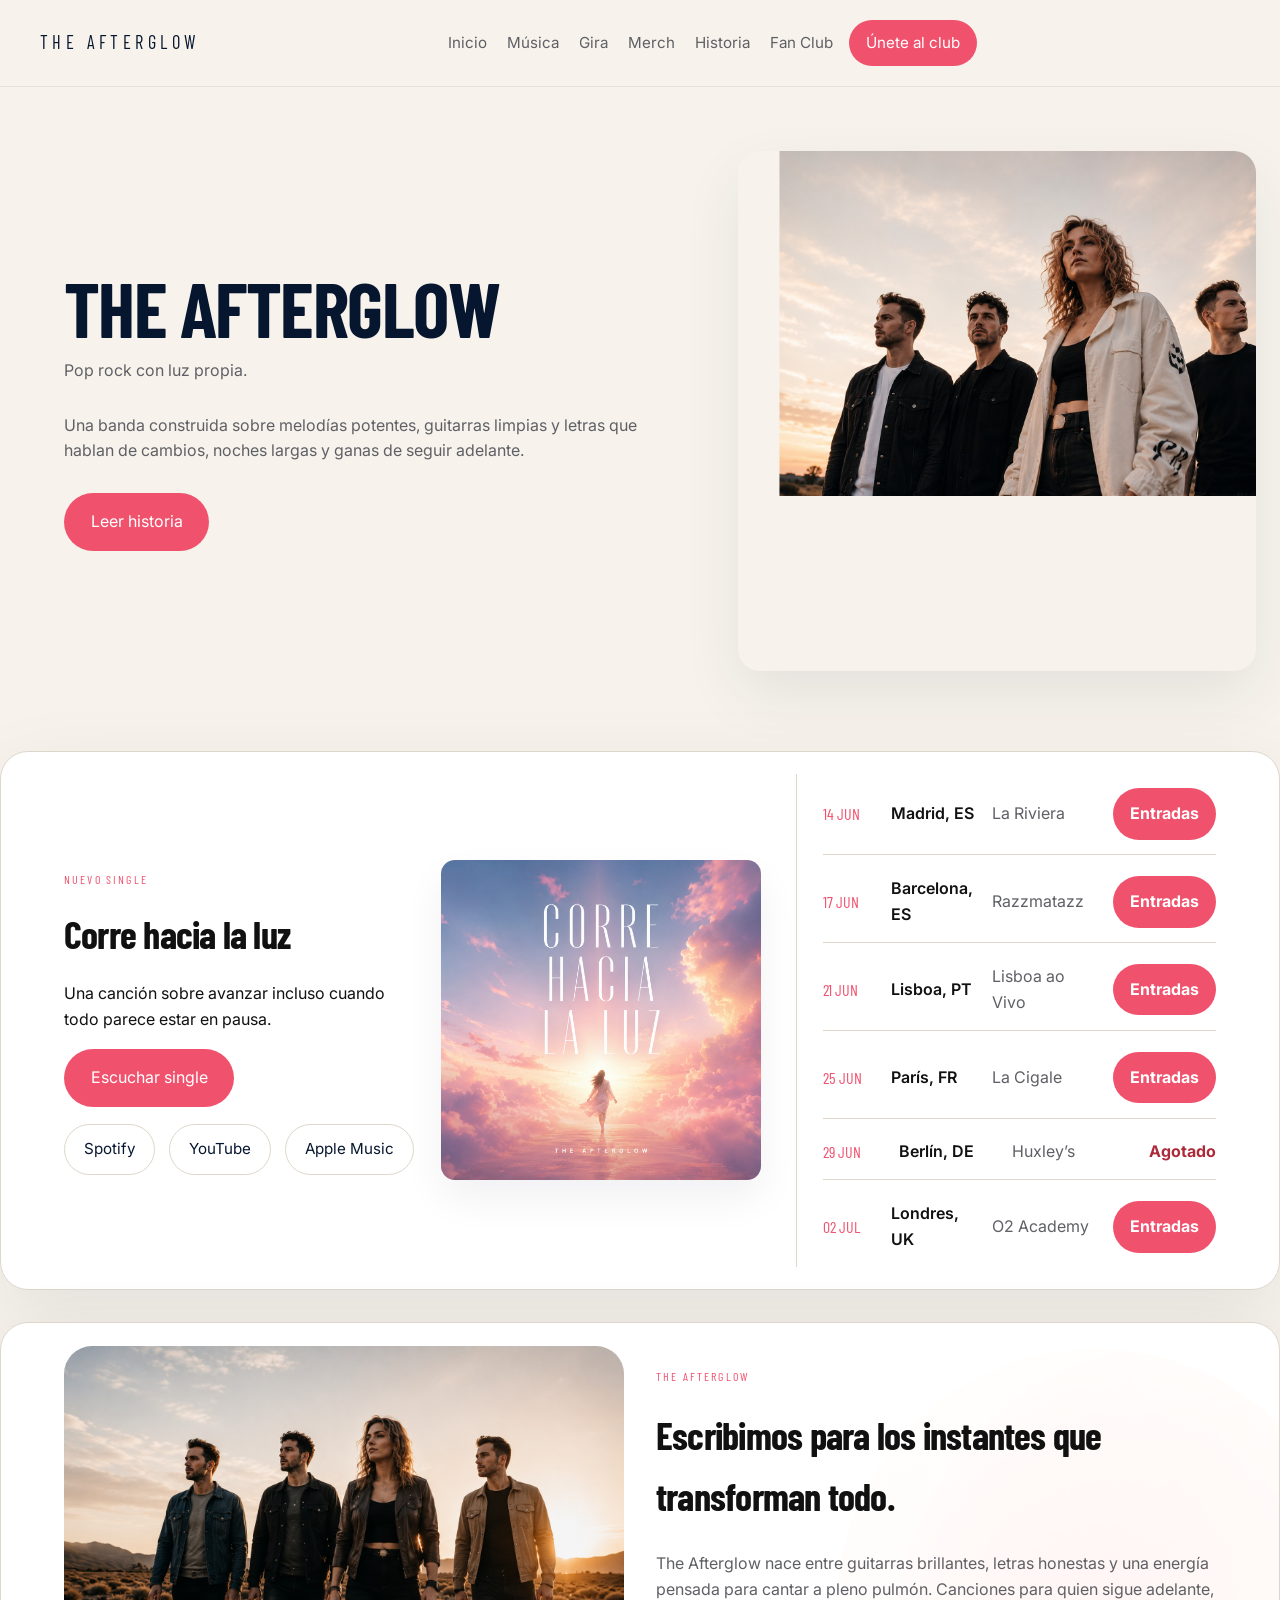
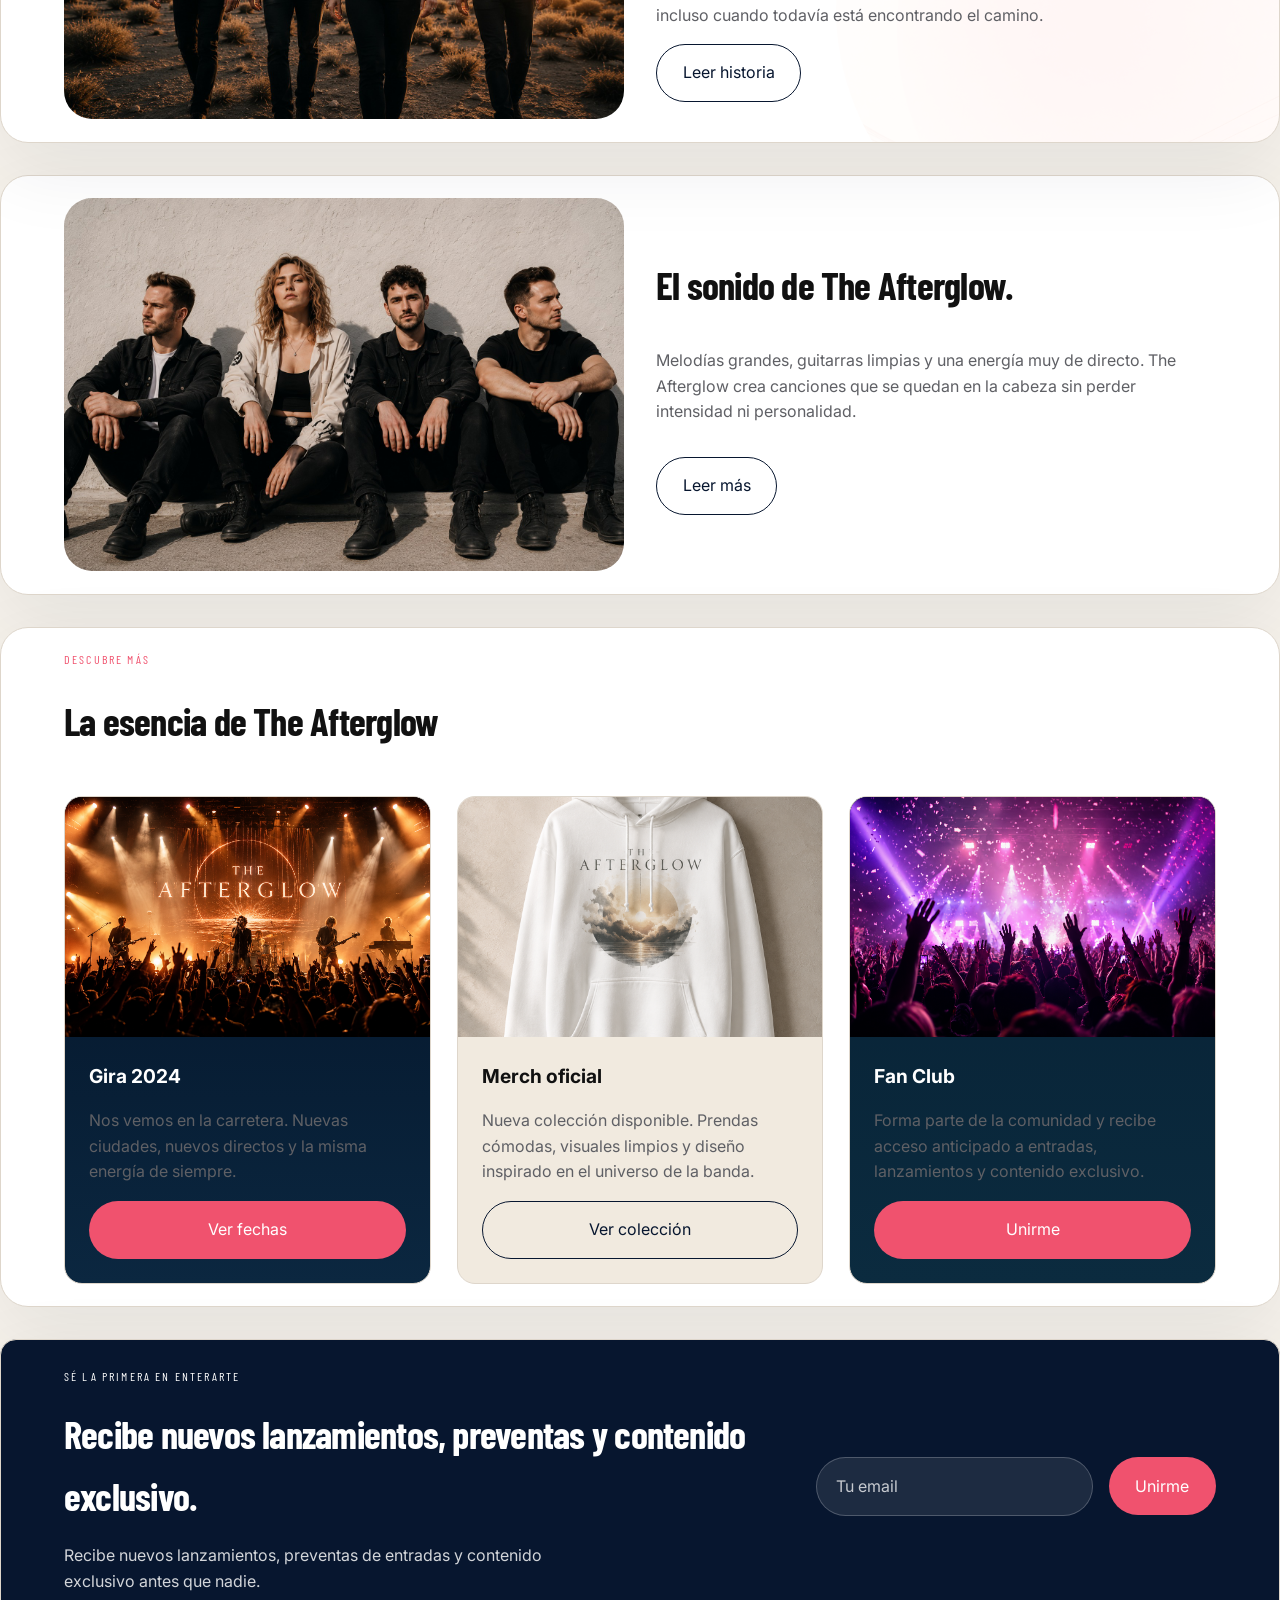
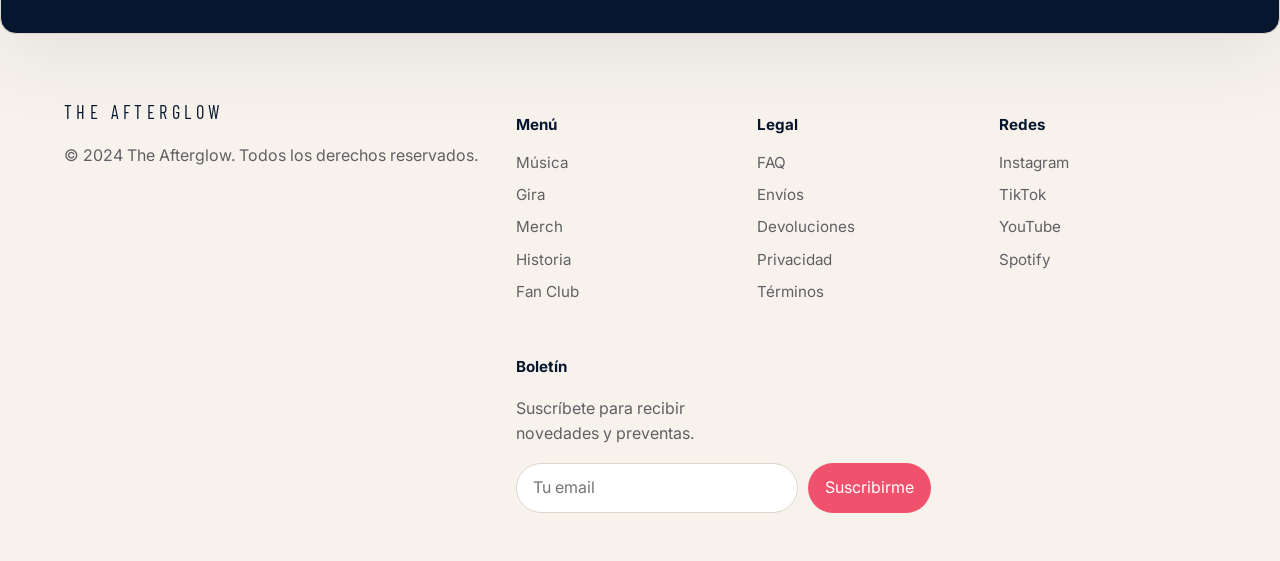
==== commit e00921bd: "Remove assistant placeholder button" ====
--- a/Código/index.html
+++ b/Código/index.html
@@ -217,10 +217,7 @@
       </section>
     </main>
 
-    <!-- Placeholder para asistente virtual -->
-    <div class="assistant-placeholder">
-      <button class="assistant-button" type="button">¿Necesitas ayuda?</button>
-    </div>
+    <!-- Placeholder para asistente virtual (eliminado) -->
 
     <footer class="site-footer">
       <div class="container footer-grid">
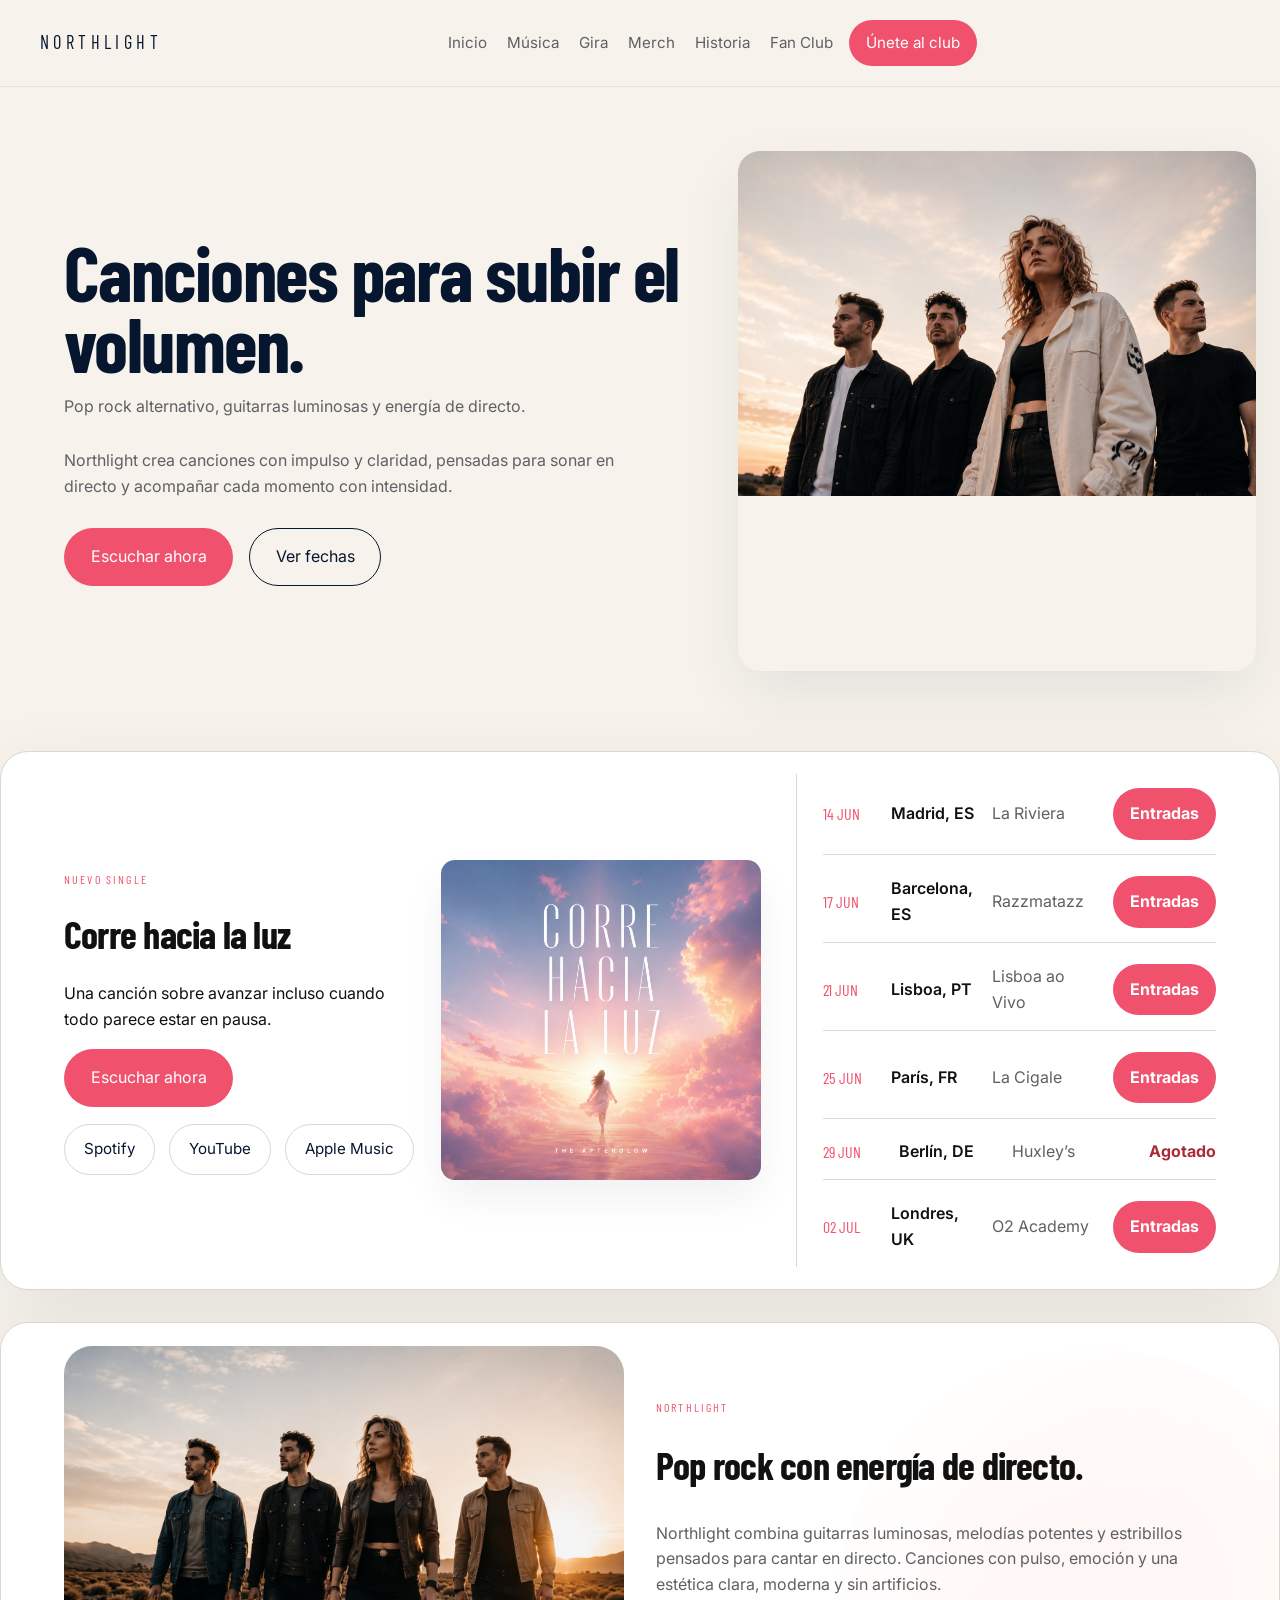
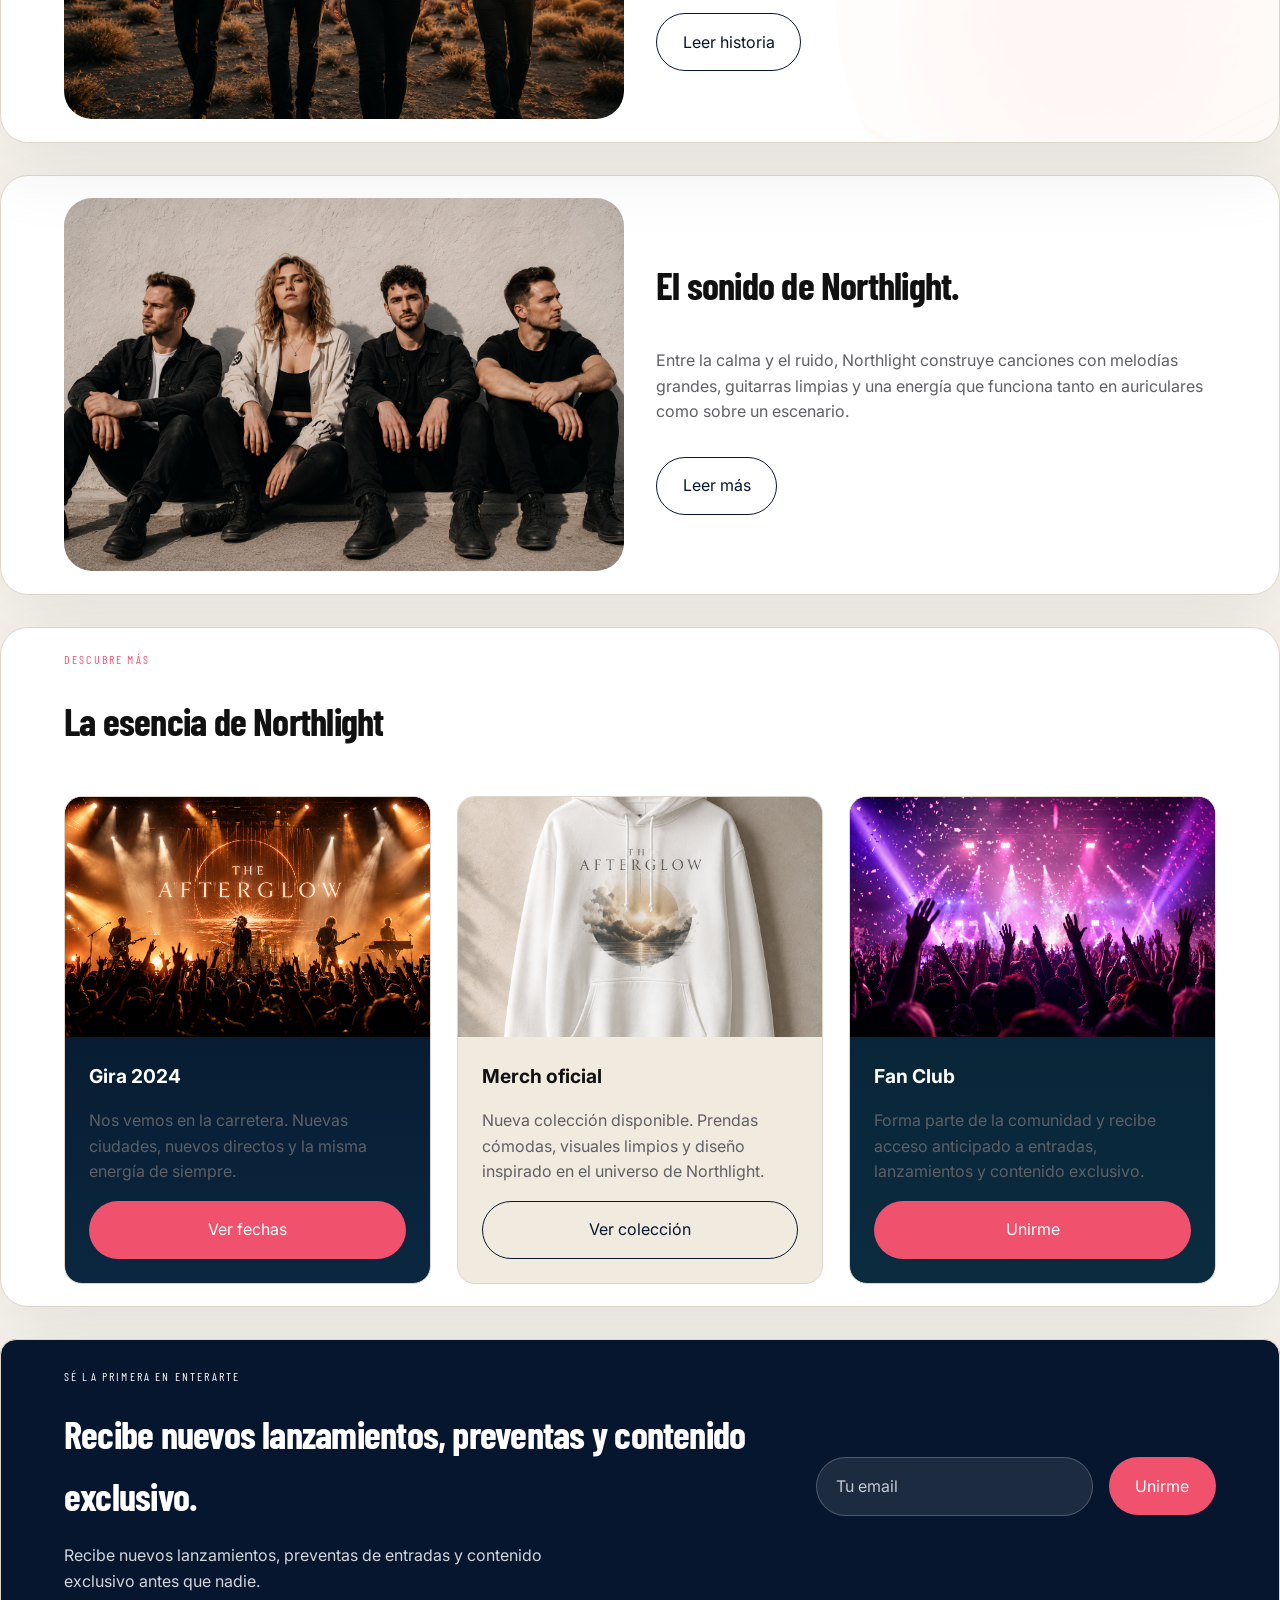
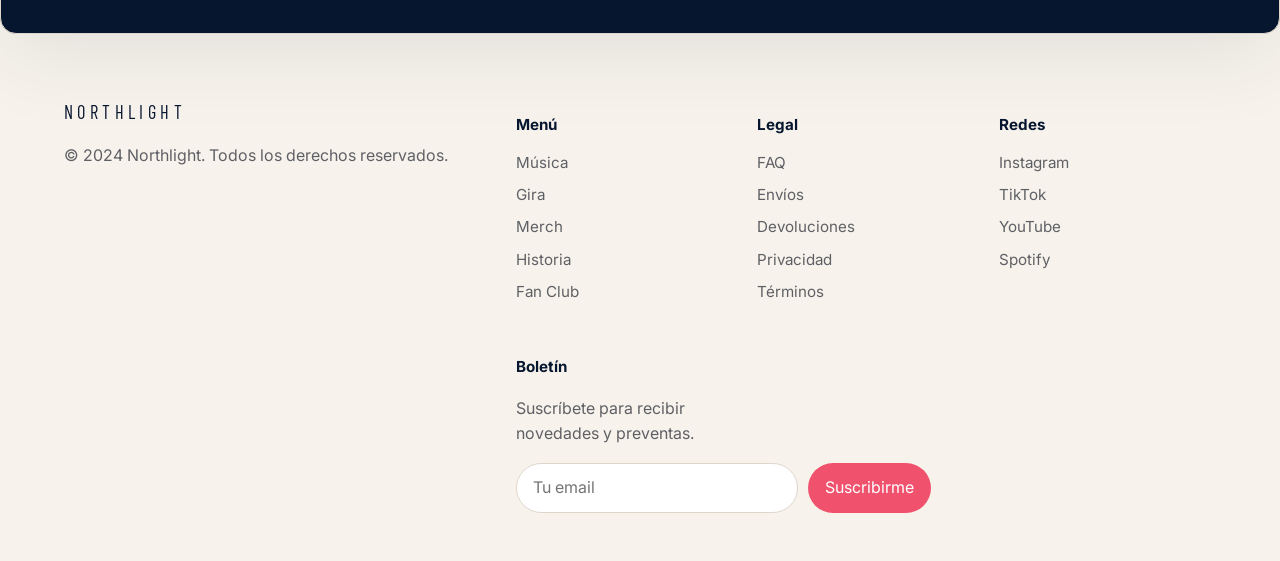
==== commit d7c9b40b: "Update site branding to Northlight and adjust hero layout" ====
--- a/Código/index.html
+++ b/Código/index.html
@@ -5,10 +5,10 @@
     <meta name="viewport" content="width=device-width, initial-scale=1.0" />
     <meta
       name="description"
-      content="The Afterglow: landing page de pop rock alternativo con diseño editorial, energía emocional y un estilo luminoso para la banda." 
+      content="Northlight: landing page de pop rock alternativo con diseño editorial, energía emocional y un estilo luminoso para la banda." 
     />
     <meta name="theme-color" content="#F7F3EC" />
-    <title>The Afterglow | Música pop rock alternativo</title>
+    <title>Northlight | Música pop rock alternativo</title>
 
     <!-- Google Fonts -->
     <link rel="preconnect" href="https://fonts.googleapis.com" />
@@ -25,7 +25,7 @@
     <header class="site-header">
       <div class="container header-inner">
         <div class="logo-wrap">
-          <a href="#inicio" class="logo">THE AFTERGLOW</a>
+          <a href="#inicio" class="logo">NORTHLIGHT</a>
         </div>
         <nav class="main-nav" role="navigation" aria-label="Menú principal">
           <a href="#inicio">Inicio</a>
@@ -46,19 +46,19 @@
       <section class="hero" id="inicio">
         <div class="container hero-grid">
           <div class="hero-copy">
-            <h1>THE AFTERGLOW</h1>
-            <p class="hero-sub">Pop rock con luz propia.</p>
-            <p>
-              Una banda construida sobre melodías potentes, guitarras limpias y letras
-              que hablan de cambios, noches largas y ganas de seguir adelante.
+            <h1>Canciones para subir el volumen.</h1>
+            <p class="hero-sub">Pop rock alternativo, guitarras luminosas y energía de directo.</p>
+            <p>
+              Northlight crea canciones con impulso y claridad, pensadas para sonar en directo y acompañar cada momento con intensidad.
             </p>
             <div class="hero-actions">
-              <a href="#historia" class="btn btn-primary">Leer historia</a>
+              <a href="#musica" class="btn btn-primary">Escuchar ahora</a>
+              <a href="#gira" class="btn btn-secondary">Ver fechas</a>
             </div>
           </div>
           <div class="hero-media">
             <div class="hero-image-wrap">
-              <img src="../Imágenes/imagen-hero.jpg" alt="The Afterglow - banda al atardecer" />
+              <img src="../Imágenes/imagen-hero.jpg" alt="Northlight - banda al atardecer" />
             </div>
           </div>
         </div>
@@ -72,7 +72,7 @@
               <span class="label">Nuevo single</span>
               <h2>Corre hacia la luz</h2>
               <p>Una canción sobre avanzar incluso cuando todo parece estar en pausa.</p>
-              <a href="#" class="btn btn-primary">Escuchar single</a>
+              <a href="#musica" class="btn btn-primary">Escuchar ahora</a>
               <div class="platforms small">
                 <a href="#">Spotify</a>
                 <a href="#">YouTube</a>
@@ -103,13 +103,13 @@
         <div class="background-decor"></div>
         <div class="container story-grid">
           <div class="story-media">
-            <img src="../Imágenes/imagen-banda-exterior.jpg" alt="The Afterglow caminando en exterior" />
+            <img src="../Imágenes/imagen-banda-exterior.jpg" alt="Northlight caminando en exterior" />
           </div>
           <div class="story-copy">
-            <span class="label">The Afterglow</span>
-            <h2>Escribimos para los instantes que transforman todo.</h2>
-            <p>
-              The Afterglow nace entre guitarras brillantes, letras honestas y una energía pensada para cantar a pleno pulmón. Canciones para quien sigue adelante, incluso cuando todavía está encontrando el camino.
+            <span class="label">Northlight</span>
+            <h2>Pop rock con energía de directo.</h2>
+            <p>
+              Northlight combina guitarras luminosas, melodías potentes y estribillos pensados para cantar en directo. Canciones con pulso, emoción y una estética clara, moderna y sin artificios.
             </p>
             <a href="#" class="btn btn-secondary">Leer historia</a>
           </div>
@@ -122,15 +122,14 @@
           <div class="band-image">
             <img
               src="../Imágenes/imagen-banda.jpg"
-              alt="Retrato editorial de The Afterglow"
+              alt="Retrato editorial de Northlight"
             />
           </div>
           <div class="band-copy">
-            <h2>El sonido de The Afterglow.</h2>
-            <p>
-              Melodías grandes, guitarras limpias y una energía muy de directo.
-              The Afterglow crea canciones que se quedan en la cabeza sin perder
-              intensidad ni personalidad.
+            <h2>El sonido de Northlight.</h2>
+            <p>
+              Entre la calma y el ruido, Northlight construye canciones con melodías grandes,
+              guitarras limpias y una energía que funciona tanto en auriculares como sobre un escenario.
             </p>
             <a href="#historia" class="btn btn-primary btn-leer-mas-sonido">Leer más</a>
           </div>
@@ -142,7 +141,7 @@
         <div class="container">
           <div class="section-heading">
             <span class="label">Descubre más</span>
-            <h2>La esencia de The Afterglow</h2>
+            <h2>La esencia de Northlight</h2>
           </div>
           <div class="highlight-grid">
             <article class="highlight-card">
@@ -162,13 +161,13 @@
             <article class="highlight-card" id="merch">
               <img
                 src="../Imágenes/imagen-merch.png"
-                alt="Colección de merch oficial de la banda"
+                alt="Colección de merch oficial de Northlight"
               />
               <div class="highlight-copy">
                 <h3>Merch oficial</h3>
                 <p>
                   Nueva colección disponible. Prendas cómodas, visuales limpios y
-                  diseño inspirado en el universo de la banda.
+                  diseño inspirado en el universo de Northlight.
                 </p>
                 <a href="#" class="btn btn-secondary">Ver colección</a>
               </div>
@@ -176,7 +175,7 @@
             <article class="highlight-card" id="fanclub">
               <img
                 src="../Imágenes/imagen-fanclub.png"
-                alt="Fans del club de The Afterglow"
+                alt="Fans del club de Northlight"
               />
               <div class="highlight-copy">
                 <h3>Fan Club</h3>
@@ -222,8 +221,8 @@
     <footer class="site-footer">
       <div class="container footer-grid">
         <div>
-          <a href="#inicio" class="logo logo-footer">THE AFTERGLOW</a>
-          <p>© 2024 The Afterglow. Todos los derechos reservados.</p>
+          <a href="#inicio" class="logo logo-footer">NORTHLIGHT</a>
+          <p>© 2024 Northlight. Todos los derechos reservados.</p>
         </div>
         <div class="footer-links">
           <div>
--- a/Código/styles.css
+++ b/Código/styles.css
@@ -253,10 +253,11 @@
 }
 
 .hero-image-wrap img {
-  width: 110%;
+  width: 100%;
   height: 100%;
   object-fit: cover;
-  transform: translateX(8%);
+  display: block;
+  transform: none;
 }
 
 .release-grid,
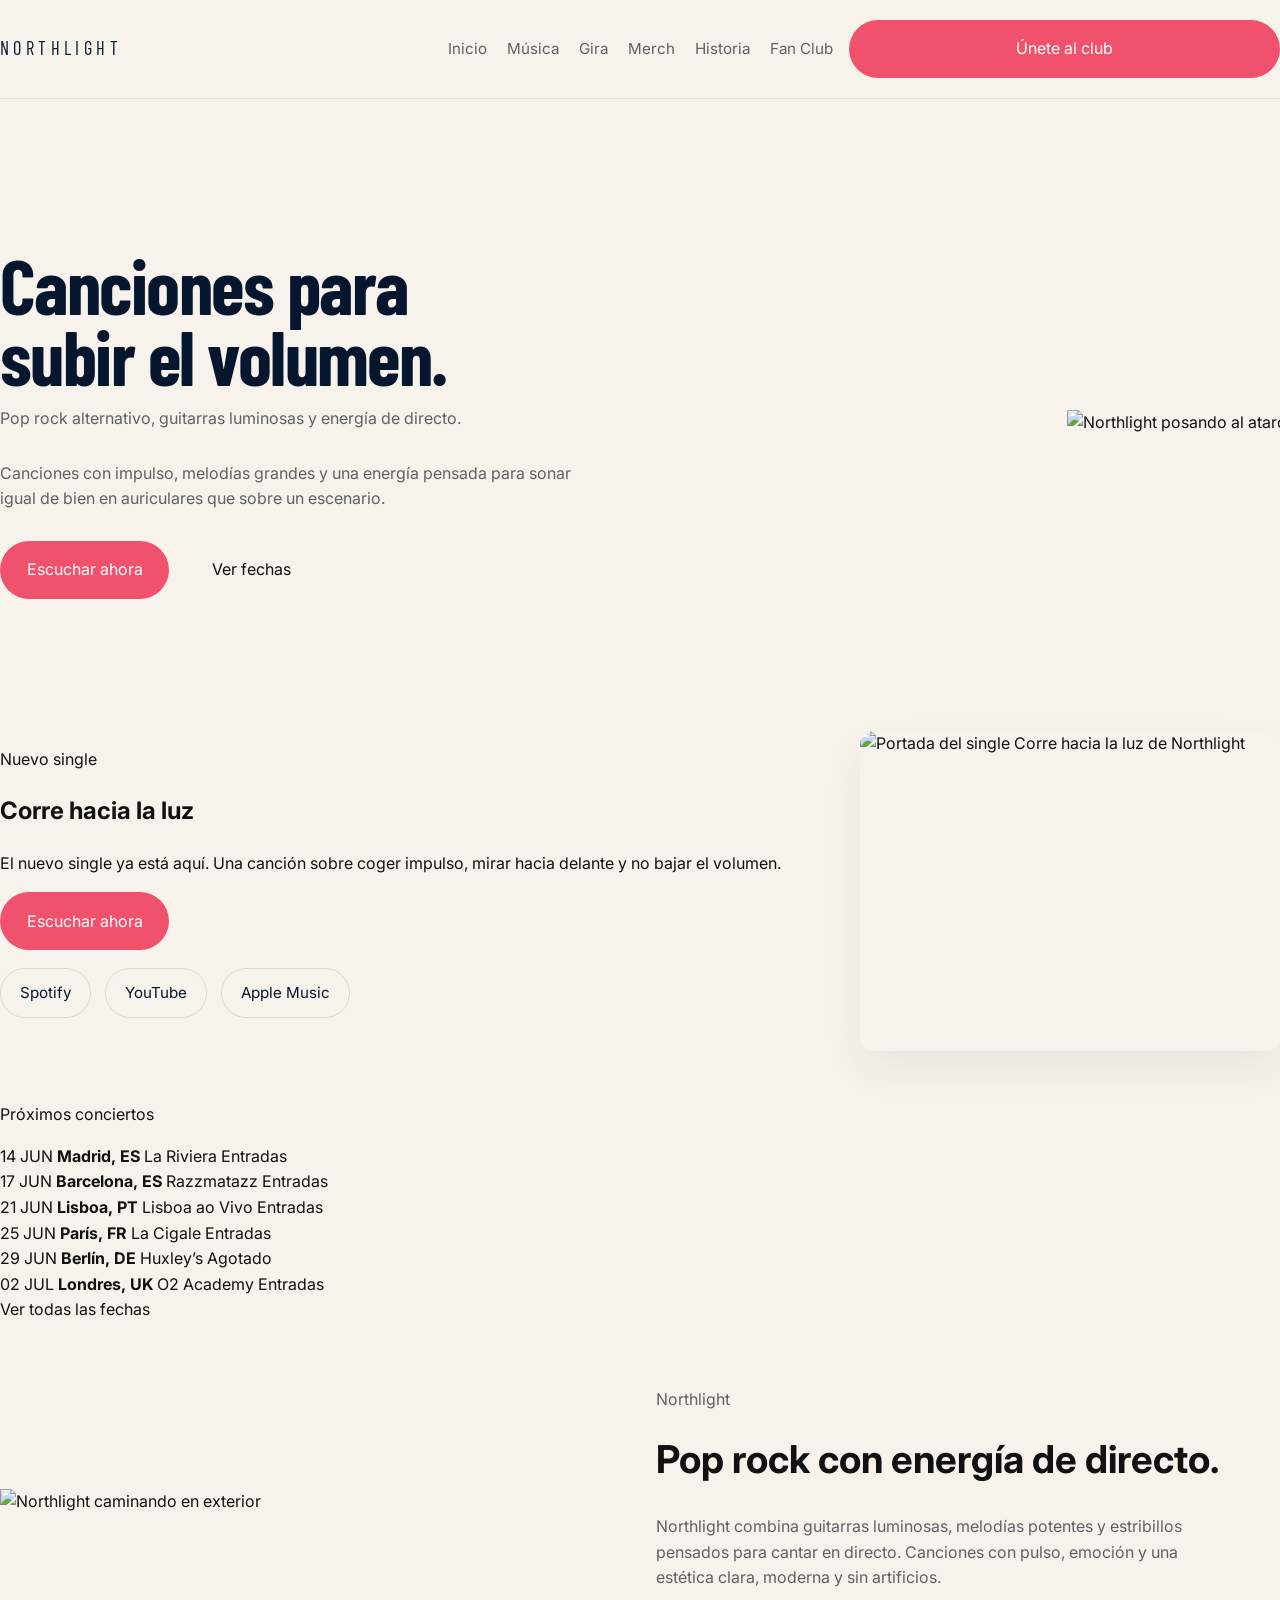
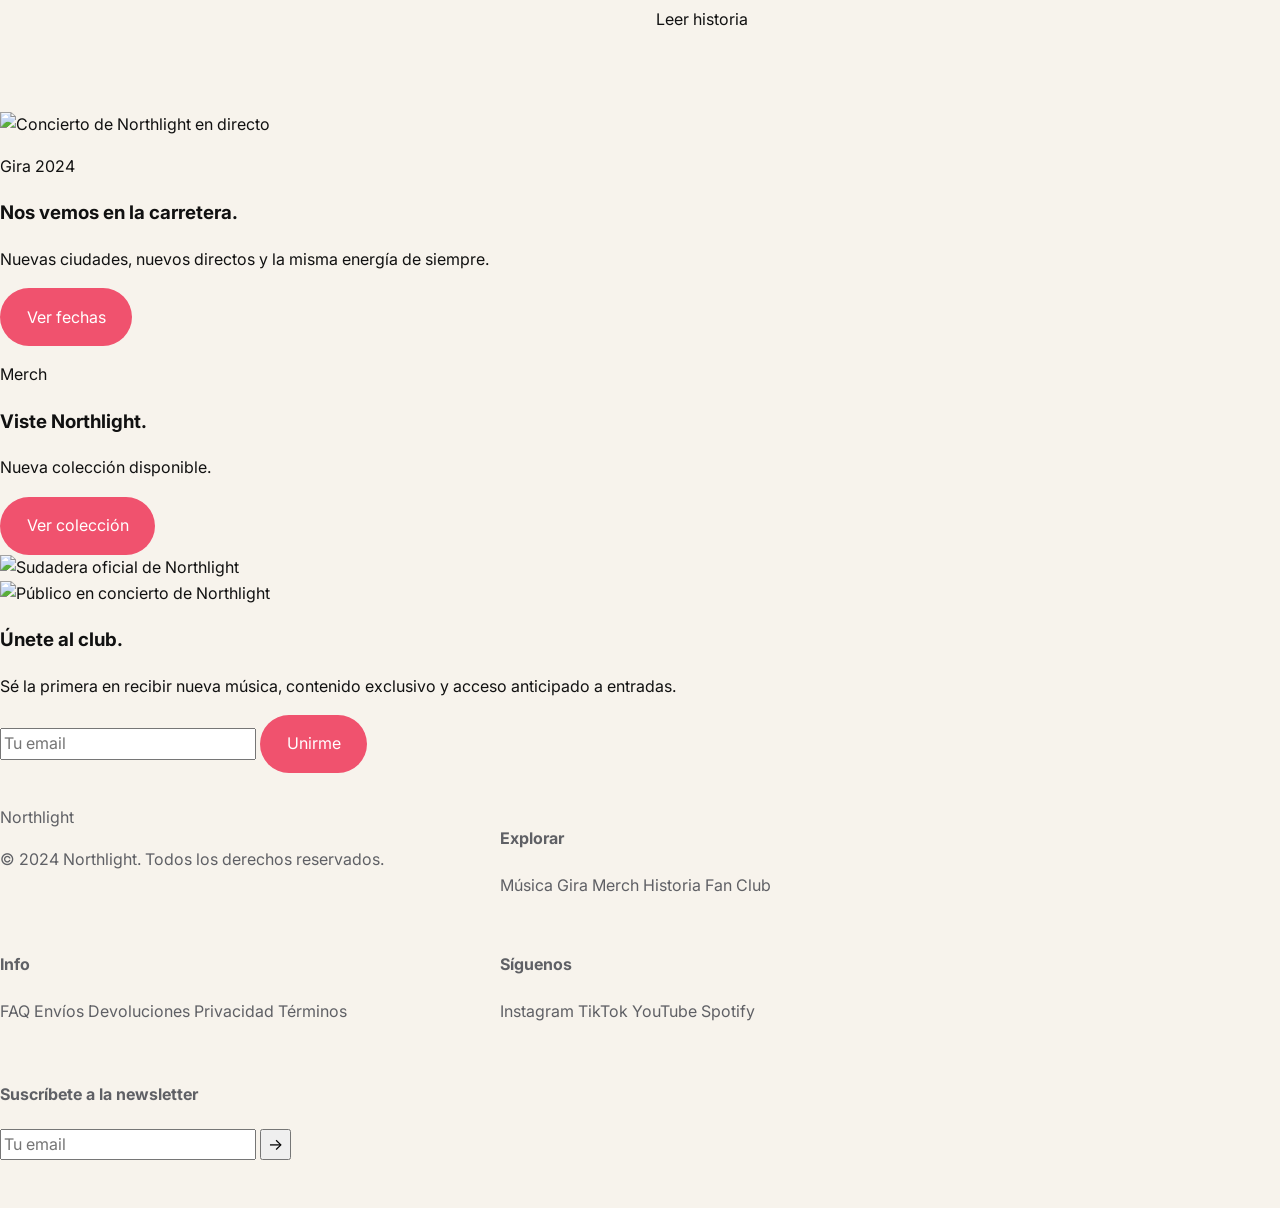
==== commit 8945b2f2: "Update index.html" ====
--- a/Código/index.html
+++ b/Código/index.html
@@ -5,29 +5,28 @@
     <meta name="viewport" content="width=device-width, initial-scale=1.0" />
     <meta
       name="description"
-      content="Northlight: landing page de pop rock alternativo con diseño editorial, energía emocional y un estilo luminoso para la banda." 
+      content="Northlight: banda de pop rock alternativo con energía de directo, guitarras luminosas y canciones para subir el volumen."
     />
     <meta name="theme-color" content="#F7F3EC" />
-    <title>Northlight | Música pop rock alternativo</title>
-
-    <!-- Google Fonts -->
+    <title>Northlight | Pop rock alternativo</title>
+
     <link rel="preconnect" href="https://fonts.googleapis.com" />
     <link rel="preconnect" href="https://fonts.gstatic.com" crossorigin />
+
     <link
-      href="https://fonts.googleapis.com/css2?family=Barlow+Condensed:wght@500;700&family=Inter:wght@400;500;600&display=swap"
+      href="https://fonts.googleapis.com/css2?family=Barlow+Condensed:wght@500;600;700&family=Inter:wght@400;500;600;700;800&display=swap"
       rel="stylesheet"
     />
 
-    <link rel="stylesheet" href="styles.css" />
+    <link rel="stylesheet" href="./styles.css?v=999" />
   </head>
+
   <body>
-    <a class="skip-link" href="#main">Saltar al contenido</a>
     <header class="site-header">
-      <div class="container header-inner">
-        <div class="logo-wrap">
-          <a href="#inicio" class="logo">NORTHLIGHT</a>
-        </div>
-        <nav class="main-nav" role="navigation" aria-label="Menú principal">
+      <div class="page-container header-inner">
+        <a class="logo" href="#inicio">Northlight</a>
+
+        <nav class="main-nav" aria-label="Menú principal">
           <a href="#inicio">Inicio</a>
           <a href="#musica">Música</a>
           <a href="#gira">Gira</a>
@@ -35,231 +34,287 @@
           <a href="#historia">Historia</a>
           <a href="#fanclub">Fan Club</a>
         </nav>
-        <div class="cta-wrap">
-          <a href="#fanclub" class="btn btn-primary">Únete al club</a>
-        </div>
+
+        <a class="btn btn-primary header-btn" href="#fanclub">Únete al club</a>
       </div>
     </header>
 
-    <main id="main" role="main">
-      <!-- Hero principal -->
+    <main>
+      <!-- HERO -->
       <section class="hero" id="inicio">
-        <div class="container hero-grid">
+        <div class="page-container hero-grid">
           <div class="hero-copy">
-            <h1>Canciones para subir el volumen.</h1>
-            <p class="hero-sub">Pop rock alternativo, guitarras luminosas y energía de directo.</p>
+            <h1>Canciones para<br />subir el volumen.</h1>
+
+            <div class="accent-line"></div>
+
+            <p class="hero-subtitle">
+              Pop rock alternativo, guitarras luminosas y energía de directo.
+            </p>
+
+            <p class="hero-text">
+              Canciones con impulso, melodías grandes y una energía pensada para
+              sonar igual de bien en auriculares que sobre un escenario.
+            </p>
+
+            <div class="hero-actions">
+              <a class="btn btn-primary" href="#musica">Escuchar ahora</a>
+              <a class="btn btn-outline" href="#gira">Ver fechas</a>
+            </div>
+          </div>
+
+          <div class="hero-media">
+            <img
+              src="../imágenes/imagen-hero2.png"
+              alt="Northlight posando al atardecer"
+            />
+          </div>
+        </div>
+      </section>
+
+      <!-- SINGLE + TOUR -->
+      <section class="release-tour" id="musica">
+        <div class="page-container release-tour-grid">
+          <div class="release-info">
+            <p class="section-kicker">Nuevo single</p>
+
+            <h2>Corre hacia la luz</h2>
+
             <p>
-              Northlight crea canciones con impulso y claridad, pensadas para sonar en directo y acompañar cada momento con intensidad.
+              El nuevo single ya está aquí. Una canción sobre coger impulso,
+              mirar hacia delante y no bajar el volumen.
             </p>
-            <div class="hero-actions">
-              <a href="#musica" class="btn btn-primary">Escuchar ahora</a>
-              <a href="#gira" class="btn btn-secondary">Ver fechas</a>
-            </div>
-          </div>
-          <div class="hero-media">
-            <div class="hero-image-wrap">
-              <img src="../Imágenes/imagen-hero.jpg" alt="Northlight - banda al atardecer" />
-            </div>
+
+            <a class="btn btn-primary" href="#">Escuchar ahora</a>
+
+            <div class="platforms" aria-label="Plataformas de música">
+              <a href="#">Spotify</a>
+              <a href="#">YouTube</a>
+              <a href="#">Apple Music</a>
+            </div>
+          </div>
+
+          <div class="release-cover">
+            <img
+              src="../imágenes/imagen-disco.png"
+              alt="Portada del single Corre hacia la luz de Northlight"
+            />
+          </div>
+
+          <div class="tour-list" id="gira">
+            <p class="section-kicker">Próximos conciertos</p>
+
+            <div class="tour-row">
+              <span>14 JUN</span>
+              <strong>Madrid, ES</strong>
+              <span>La Riviera</span>
+              <a href="#">Entradas</a>
+            </div>
+
+            <div class="tour-row">
+              <span>17 JUN</span>
+              <strong>Barcelona, ES</strong>
+              <span>Razzmatazz</span>
+              <a href="#">Entradas</a>
+            </div>
+
+            <div class="tour-row">
+              <span>21 JUN</span>
+              <strong>Lisboa, PT</strong>
+              <span>Lisboa ao Vivo</span>
+              <a href="#">Entradas</a>
+            </div>
+
+            <div class="tour-row">
+              <span>25 JUN</span>
+              <strong>París, FR</strong>
+              <span>La Cigale</span>
+              <a href="#">Entradas</a>
+            </div>
+
+            <div class="tour-row">
+              <span>29 JUN</span>
+              <strong>Berlín, DE</strong>
+              <span>Huxley’s</span>
+              <a class="sold-out" href="#">Agotado</a>
+            </div>
+
+            <div class="tour-row">
+              <span>02 JUL</span>
+              <strong>Londres, UK</strong>
+              <span>O2 Academy</span>
+              <a href="#">Entradas</a>
+            </div>
+
+            <a class="view-all" href="#">Ver todas las fechas</a>
           </div>
         </div>
       </section>
 
-      <!-- Bloque: Último lanzamiento + Próximos conciertos (franja horizontal) -->
-      <section class="release-tour section-card" id="musica">
-        <div class="container release-tour-grid">
-          <div class="release-block">
-            <div class="release-left">
-              <span class="label">Nuevo single</span>
-              <h2>Corre hacia la luz</h2>
-              <p>Una canción sobre avanzar incluso cuando todo parece estar en pausa.</p>
-              <a href="#musica" class="btn btn-primary">Escuchar ahora</a>
-              <div class="platforms small">
-                <a href="#">Spotify</a>
-                <a href="#">YouTube</a>
-                <a href="#">Apple Music</a>
-              </div>
-            </div>
-            <div class="release-cover">
-              <img src="../Imágenes/portada-single.png" alt="Portada del single Corre hacia la luz" />
-            </div>
-          </div>
-
-          <div class="shows-block" id="gira">
-            <div class="shows-header"><h3 class="sr-only">Próximos conciertos</h3></div>
-            <div class="shows-list">
-              <div class="shows-row"><div class="date">14 JUN</div><div class="city">Madrid, ES</div><div class="venue">La Riviera</div><a href="#" class="btn btn-primary ticket">Entradas</a></div>
-              <div class="shows-row"><div class="date">17 JUN</div><div class="city">Barcelona, ES</div><div class="venue">Razzmatazz</div><a href="#" class="btn btn-primary ticket">Entradas</a></div>
-              <div class="shows-row"><div class="date">21 JUN</div><div class="city">Lisboa, PT</div><div class="venue">Lisboa ao Vivo</div><a href="#" class="btn btn-primary ticket">Entradas</a></div>
-              <div class="shows-row"><div class="date">25 JUN</div><div class="city">París, FR</div><div class="venue">La Cigale</div><a href="#" class="btn btn-primary ticket">Entradas</a></div>
-              <div class="shows-row soldout"><div class="date">29 JUN</div><div class="city">Berlín, DE</div><div class="venue">Huxley’s</div><div class="ticket sold">Agotado</div></div>
-              <div class="shows-row"><div class="date">02 JUL</div><div class="city">Londres, UK</div><div class="venue">O2 Academy</div><a href="#" class="btn btn-primary ticket">Entradas</a></div>
-            </div>
+      <!-- HISTORIA -->
+      <section class="story" id="historia">
+        <div class="page-container story-grid">
+          <div class="story-image">
+            <img
+              src="../imágenes/imagen-banda-exterior.jpg"
+              alt="Northlight caminando en exterior"
+            />
+          </div>
+
+          <div class="story-copy">
+            <p class="section-kicker">Northlight</p>
+
+            <h2>Pop rock con energía de directo.</h2>
+
+            <p>
+              Northlight combina guitarras luminosas, melodías potentes y
+              estribillos pensados para cantar en directo. Canciones con pulso,
+              emoción y una estética clara, moderna y sin artificios.
+            </p>
+
+            <a class="text-link" href="#">Leer historia</a>
+          </div>
+
+          <div class="story-decor" aria-hidden="true">
+            <img src="../imágenes/fondo-decorativo.png" alt="" />
           </div>
         </div>
       </section>
 
-      <!-- Historia de la banda (doble columna con fondo decorativo) -->
-      <section class="story section-card" id="historia">
-        <div class="background-decor"></div>
-        <div class="container story-grid">
-          <div class="story-media">
-            <img src="../Imágenes/imagen-banda-exterior.jpg" alt="Northlight caminando en exterior" />
-          </div>
-          <div class="story-copy">
-            <span class="label">Northlight</span>
-            <h2>Pop rock con energía de directo.</h2>
-            <p>
-              Northlight combina guitarras luminosas, melodías potentes y estribillos pensados para cantar en directo. Canciones con pulso, emoción y una estética clara, moderna y sin artificios.
-            </p>
-            <a href="#" class="btn btn-secondary">Leer historia</a>
-          </div>
-        </div>
-      </section>
-
-      <!-- Bloque de imagen editorial -->
-      <section class="band-insight section-card">
-        <div class="container band-grid">
-          <div class="band-image">
-            <img
-              src="../Imágenes/imagen-banda.jpg"
-              alt="Retrato editorial de Northlight"
-            />
-          </div>
-          <div class="band-copy">
-            <h2>El sonido de Northlight.</h2>
-            <p>
-              Entre la calma y el ruido, Northlight construye canciones con melodías grandes,
-              guitarras limpias y una energía que funciona tanto en auriculares como sobre un escenario.
-            </p>
-            <a href="#historia" class="btn btn-primary btn-leer-mas-sonido">Leer más</a>
-          </div>
-        </div>
-      </section>
-
-      <!-- Tarjetas destacadas -->
-      <section class="highlights section-card">
-        <div class="container">
-          <div class="section-heading">
-            <span class="label">Descubre más</span>
-            <h2>La esencia de Northlight</h2>
-          </div>
-          <div class="highlight-grid">
-            <article class="highlight-card">
+      <!-- TARJETAS -->
+      <section class="feature-cards" id="merch">
+        <div class="page-container cards-grid">
+          <article class="feature-card card-dark">
+            <img
+              src="../imágenes/imagen-gira.png"
+              alt="Concierto de Northlight en directo"
+            />
+
+            <div class="feature-content">
+              <p class="section-kicker">Gira 2024</p>
+
+              <h3>Nos vemos en la carretera.</h3>
+
+              <p>
+                Nuevas ciudades, nuevos directos y la misma energía de siempre.
+              </p>
+
+              <a class="btn btn-primary" href="#gira">Ver fechas</a>
+            </div>
+          </article>
+
+          <article class="feature-card card-light merch-card">
+            <div class="feature-content merch-copy">
+              <p class="section-kicker">Merch</p>
+
+              <h3>Viste Northlight.</h3>
+
+              <p>Nueva colección disponible.</p>
+
+              <a class="btn btn-primary" href="#">Ver colección</a>
+            </div>
+
+            <div class="merch-image-wrap">
               <img
-                src="../Imágenes/imagen-concierto.png"
-                alt="Escenario de concierto en gira"
+                src="../imágenes/imagen-merchan.png"
+                alt="Sudadera oficial de Northlight"
+                class="merch-img"
               />
-              <div class="highlight-copy">
-                <h3>Gira 2024</h3>
-                <p>
-                  Nos vemos en la carretera. Nuevas ciudades, nuevos directos y
-                  la misma energía de siempre.
-                </p>
-                <a href="#gira" class="btn btn-primary">Ver fechas</a>
-              </div>
-            </article>
-            <article class="highlight-card" id="merch">
-              <img
-                src="../Imágenes/imagen-merch.png"
-                alt="Colección de merch oficial de Northlight"
-              />
-              <div class="highlight-copy">
-                <h3>Merch oficial</h3>
-                <p>
-                  Nueva colección disponible. Prendas cómodas, visuales limpios y
-                  diseño inspirado en el universo de Northlight.
-                </p>
-                <a href="#" class="btn btn-secondary">Ver colección</a>
-              </div>
-            </article>
-            <article class="highlight-card" id="fanclub">
-              <img
-                src="../Imágenes/imagen-fanclub.png"
-                alt="Fans del club de Northlight"
-              />
-              <div class="highlight-copy">
-                <h3>Fan Club</h3>
-                <p>
-                  Forma parte de la comunidad y recibe acceso anticipado a
-                  entradas, lanzamientos y contenido exclusivo.
-                </p>
-                <a href="#fanclub" class="btn btn-secondary">Unirme</a>
-              </div>
-            </article>
-          </div>
-        </div>
-      </section>
-
-      <!-- Newsletter / Fan Club -->
-      <section class="newsletter section-card">
-        <div class="container newsletter-grid">
-          <div>
-            <span class="label label-light">Sé la primera en enterarte</span>
-            <h2>Recibe nuevos lanzamientos, preventas y contenido exclusivo.</h2>
-            <p>
-              Recibe nuevos lanzamientos, preventas de entradas y contenido exclusivo
-              antes que nadie.
-            </p>
-          </div>
-          <form class="newsletter-form" action="#" method="post">
-            <label class="sr-only" for="email">Tu email</label>
-            <input
-              type="email"
-              id="email"
-              name="email"
-              placeholder="Tu email"
-              required
-            />
-            <button type="submit" class="btn btn-primary">Unirme</button>
-          </form>
+            </div>
+          </article>
+
+          <article class="feature-card card-dark fanclub-card" id="fanclub">
+            <img
+              src="../imágenes/imagen-fanclub.png"
+              alt="Público en concierto de Northlight"
+            />
+
+            <div class="feature-content fanclub-content">
+              <h3>Únete al club.</h3>
+
+              <p>
+                Sé la primera en recibir nueva música, contenido exclusivo y
+                acceso anticipado a entradas.
+              </p>
+
+              <form class="mini-form" action="#" method="post">
+                <label class="sr-only" for="fan-email">Tu email</label>
+
+                <input
+                  id="fan-email"
+                  type="email"
+                  name="fan-email"
+                  placeholder="Tu email"
+                  required
+                />
+
+                <button class="btn btn-primary" type="submit">Unirme</button>
+              </form>
+            </div>
+          </article>
         </div>
       </section>
     </main>
 
-    <!-- Placeholder para asistente virtual (eliminado) -->
-
+    <!-- FOOTER -->
     <footer class="site-footer">
-      <div class="container footer-grid">
-        <div>
-          <a href="#inicio" class="logo logo-footer">NORTHLIGHT</a>
+      <div class="page-container footer-grid">
+        <div class="footer-brand">
+          <a class="footer-logo" href="#inicio">Northlight</a>
+
           <p>© 2024 Northlight. Todos los derechos reservados.</p>
         </div>
-        <div class="footer-links">
-          <div>
-            <h3>Menú</h3>
-            <a href="#musica">Música</a>
-            <a href="#gira">Gira</a>
-            <a href="#merch">Merch</a>
-            <a href="#historia">Historia</a>
-            <a href="#fanclub">Fan Club</a>
-          </div>
-          <div>
-            <h3>Legal</h3>
-            <a href="#">FAQ</a>
-            <a href="#">Envíos</a>
-            <a href="#">Devoluciones</a>
-            <a href="#">Privacidad</a>
-            <a href="#">Términos</a>
-          </div>
-          <div>
-            <h3>Redes</h3>
+
+        <div class="footer-column">
+          <h4>Explorar</h4>
+          <a href="#musica">Música</a>
+          <a href="#gira">Gira</a>
+          <a href="#merch">Merch</a>
+          <a href="#historia">Historia</a>
+          <a href="#fanclub">Fan Club</a>
+        </div>
+
+        <div class="footer-column">
+          <h4>Info</h4>
+          <a href="#">FAQ</a>
+          <a href="#">Envíos</a>
+          <a href="#">Devoluciones</a>
+          <a href="#">Privacidad</a>
+          <a href="#">Términos</a>
+        </div>
+
+        <div class="footer-column">
+          <h4>Síguenos</h4>
+
+          <div class="social-links">
             <a href="#">Instagram</a>
             <a href="#">TikTok</a>
             <a href="#">YouTube</a>
             <a href="#">Spotify</a>
           </div>
-          <div class="footer-newsletter">
-            <h3>Boletín</h3>
-            <p>Suscríbete para recibir novedades y preventas.</p>
-            <form action="#" class="footer-news-form" aria-label="Suscripción newsletter">
-              <label class="sr-only" for="footer-email">Tu email</label>
-              <input id="footer-email" type="email" placeholder="Tu email" required />
-              <button class="btn btn-primary">Suscribirme</button>
-            </form>
-          </div>
+        </div>
+
+        <div class="footer-newsletter">
+          <h4>Suscríbete a la newsletter</h4>
+
+          <form action="#" method="post">
+            <label class="sr-only" for="footer-email">Tu email</label>
+
+            <input
+              id="footer-email"
+              type="email"
+              name="footer-email"
+              placeholder="Tu email"
+              required
+            />
+
+            <button type="submit" aria-label="Suscribirme">→</button>
+          </form>
         </div>
       </div>
     </footer>
+
+    <!-- Tidio -->
     <script src="//code.tidio.co/oiwtvneo8vc1yyvnttgnow4zrjst5eie.js" async></script>
   </body>
 </html>
